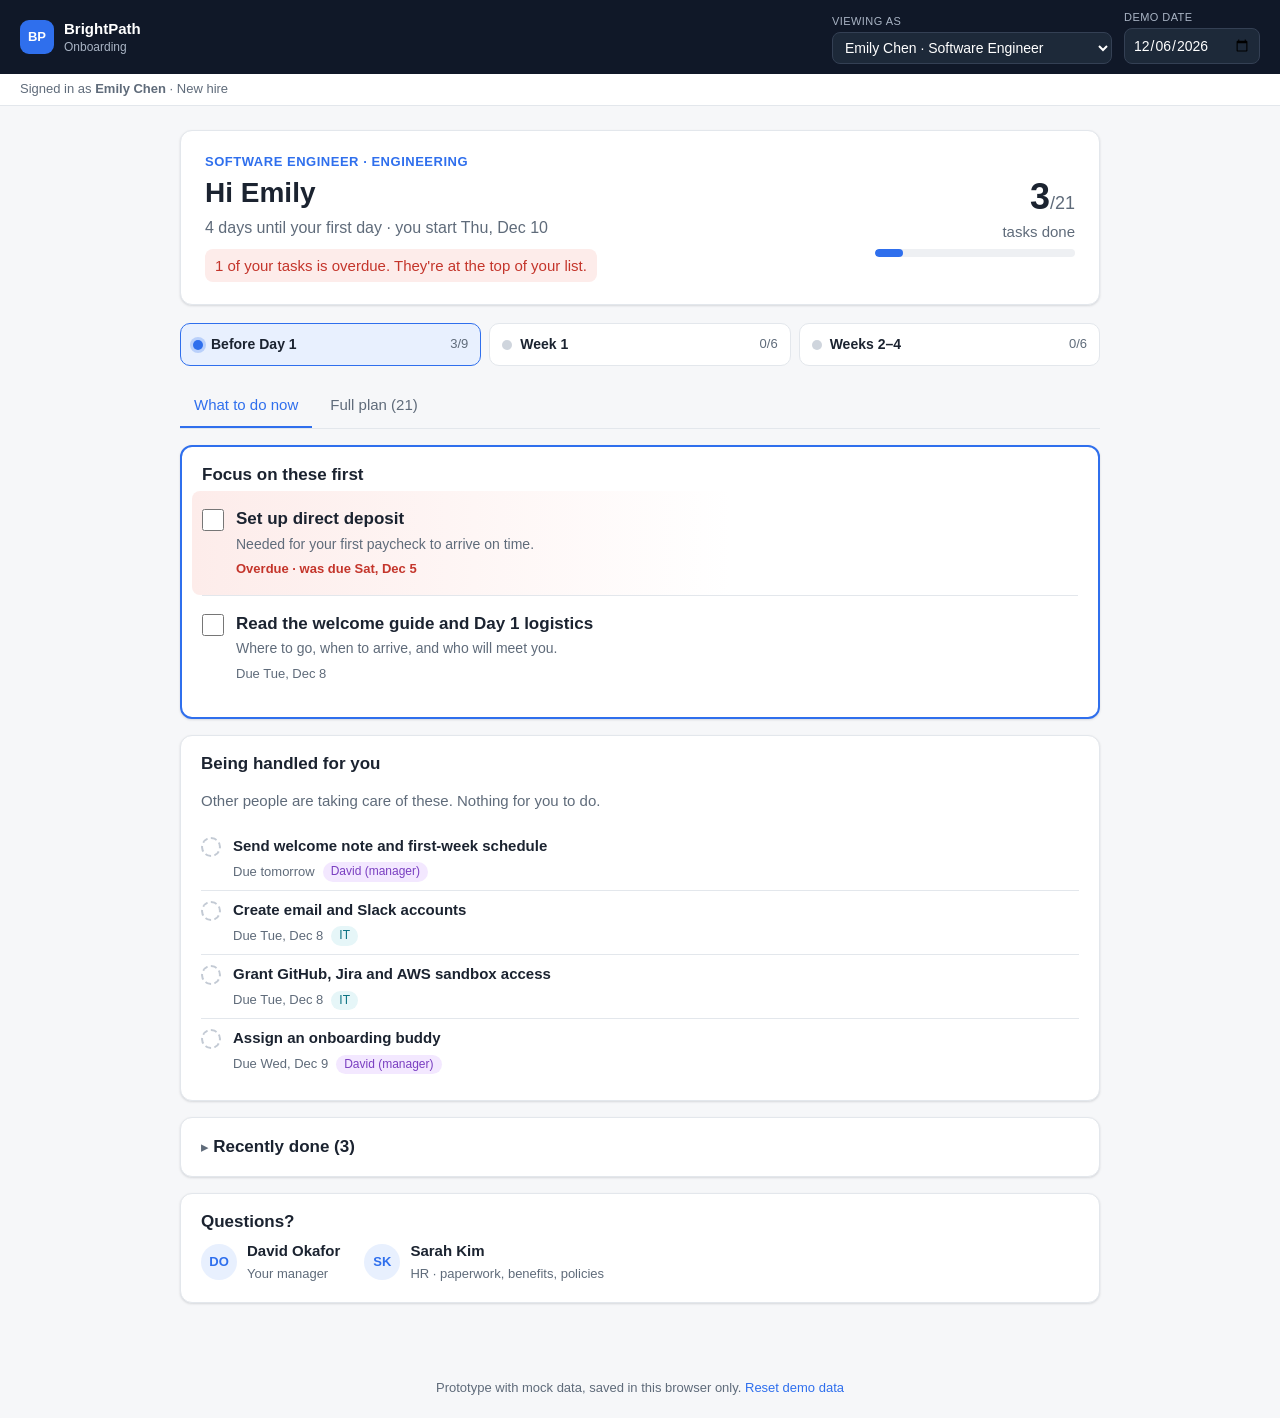
==== index.html @ 32a6e23d "Add BrightPath onboarding prototype (Scenario 1) New-hire focus view, manager progress view, HR dash" ====
<!doctype html>
<html lang="en">
  <head>
    <meta charset="utf-8" />
    <meta name="viewport" content="width=device-width, initial-scale=1" />
    <title>BrightPath Onboarding</title>
    <link rel="stylesheet" href="css/styles.css" />
  </head>
  <body>
    <div id="app"><noscript>This prototype needs JavaScript turned on.</noscript></div>
    <script src="js/data.js"></script>
    <script src="js/plan.js"></script>
    <script src="js/store.js"></script>
    <script src="js/app.js"></script>
  </body>
</html>
---- css/styles.css ----
:root {
  --bg: #f6f7f9;
  --card: #ffffff;
  --ink: #1b2330;
  --muted: #5f6b7a;
  --line: #e3e7ec;
  --brand: #2f6fed;
  --brand-ink: #ffffff;
  --brand-soft: #e8f0fe;
  --ok: #1f8a4c;
  --ok-soft: #e4f5ea;
  --bad: #c4352b;
  --bad-soft: #fdecea;
  --warn: #9a6200;
  --warn-soft: #fff4dc;
  --grey-soft: #eef0f3;
  --radius: 12px;
  --shadow: 0 1px 2px rgba(16, 24, 40, 0.06), 0 1px 3px rgba(16, 24, 40, 0.08);
}

* { box-sizing: border-box; }
html, body { margin: 0; }
body {
  font-family: -apple-system, BlinkMacSystemFont, "Segoe UI", Roboto, Helvetica, Arial, sans-serif;
  background: var(--bg);
  color: var(--ink);
  font-size: 15px;
  line-height: 1.45;
}
h1, h2, h3 { margin: 0; line-height: 1.2; }
h1 { font-size: 28px; }
h3 { font-size: 16px; }
button { font: inherit; }
.muted { color: var(--muted); }
.small { font-size: 13px; }
.over { color: var(--bad); font-weight: 600; }

/* ---------- header ---------- */
.topbar {
  display: flex; align-items: center; justify-content: space-between; gap: 16px; flex-wrap: wrap;
  padding: 10px 20px; background: #101828; color: #fff;
}
.brand { display: flex; align-items: center; gap: 10px; }
.brand .sub { display: block; font-size: 12px; color: #a9b4c4; }
.logo { display: grid; place-items: center; width: 34px; height: 34px; border-radius: 9px; background: var(--brand); font-weight: 700; font-size: 13px; }
.controls { display: flex; gap: 12px; align-items: flex-end; flex-wrap: wrap; }
.ctl { display: flex; flex-direction: column; font-size: 11px; color: #a9b4c4; gap: 2px; text-transform: uppercase; letter-spacing: 0.04em; }
.ctl select, .ctl input { font: inherit; font-size: 14px; text-transform: none; letter-spacing: 0; padding: 6px 8px; border-radius: 8px; border: 1px solid #344054; background: #1d2939; color: #fff; max-width: 280px; }
.ctl-warn input { border-color: #f5b83d; background: #3d2f0f; }
.controls .link { color: #f5b83d; padding-bottom: 8px; }
.whoami { padding: 6px 20px; font-size: 13px; color: var(--muted); background: #fff; border-bottom: 1px solid var(--line); }

/* ---------- layout ---------- */
.wrap { max-width: 960px; margin: 0 auto; padding: 24px 20px 40px; }
.page-head { margin-bottom: 16px; }
.lead { color: var(--muted); margin: 6px 0 0; font-size: 16px; }
.eyebrow { margin: 0 0 4px; color: var(--brand); font-weight: 600; font-size: 13px; text-transform: uppercase; letter-spacing: 0.04em; }
.card { background: var(--card); border: 1px solid var(--line); border-radius: var(--radius); box-shadow: var(--shadow); padding: 18px 20px; margin: 16px 0; }
.card.warn { border-color: #f4c7c3; background: #fffafa; }
.card.plain summary { cursor: pointer; list-style: none; }
.card.plain summary::-webkit-details-marker { display: none; }
.card.plain summary::before { content: "▸ "; color: var(--muted); }
.card.plain[open] summary::before { content: "▾ "; }
.section-title { font-size: 17px; margin-bottom: 6px; }
.section-title.inline { display: inline; margin: 0; }
.grid { display: grid; grid-template-columns: repeat(auto-fill, minmax(260px, 1fr)); gap: 14px; }
.toolbar { display: flex; align-items: center; justify-content: space-between; gap: 10px; flex-wrap: wrap; margin: 20px 0 8px; }
.card .toolbar { margin-top: 0; }
.toolbar-actions { display: flex; gap: 8px; flex-wrap: wrap; }
.toolbar-actions select { font: inherit; padding: 6px 8px; border-radius: 8px; border: 1px solid var(--line); background: #fff; }

/* ---------- hero ---------- */
.hero { display: flex; justify-content: space-between; align-items: center; gap: 20px; flex-wrap: wrap; background: var(--card); border: 1px solid var(--line); border-radius: var(--radius); padding: 22px 24px; box-shadow: var(--shadow); }
.hero-progress { min-width: 200px; text-align: right; display: flex; flex-direction: column; gap: 6px; align-items: flex-end; }
.hero-progress .progress { width: 200px; }
.big-num { font-size: 36px; font-weight: 700; line-height: 1; }
.big-num span { font-size: 18px; color: var(--muted); font-weight: 500; }
.alert { margin: 10px 0 0; padding: 6px 10px; background: var(--bad-soft); color: var(--bad); border-radius: 8px; display: inline-block; font-weight: 500; }
.hd-left { display: flex; gap: 16px; align-items: center; }
.back { margin-bottom: 12px; display: inline-block; }

/* ---------- progress / stepper ---------- */
.progress { height: 8px; background: var(--grey-soft); border-radius: 99px; overflow: hidden; width: 100%; }
.progress span { display: block; height: 100%; background: var(--brand); border-radius: 99px; transition: width 0.3s; }
.stepper { list-style: none; padding: 0; margin: 18px 0; display: grid; grid-template-columns: repeat(3, 1fr); gap: 8px; }
.stepper li { background: var(--card); border: 1px solid var(--line); border-radius: 10px; padding: 10px 12px; display: grid; grid-template-columns: auto 1fr auto; align-items: center; gap: 8px; }
.stepper .dot { width: 10px; height: 10px; border-radius: 50%; background: #cfd5dd; }
.stepper .cnt { color: var(--muted); font-size: 13px; }
.stepper li.cur { border-color: var(--brand); background: var(--brand-soft); }
.stepper li.cur .dot { background: var(--brand); box-shadow: 0 0 0 3px rgba(47, 111, 237, 0.25); }
.stepper li.complete .dot { background: var(--ok); }
.stepper .lbl { font-weight: 600; font-size: 14px; }

/* ---------- tabs ---------- */
.tabs { display: flex; gap: 4px; border-bottom: 1px solid var(--line); margin: 8px 0 4px; overflow-x: auto; }
.tabs button { background: none; border: 0; padding: 10px 14px; cursor: pointer; color: var(--muted); border-bottom: 2px solid transparent; font-weight: 500; white-space: nowrap; }
.tabs button.on { color: var(--brand); border-bottom-color: var(--brand); }

/* ---------- tasks ---------- */
.tasks { list-style: none; margin: 0; padding: 0; }
.task { display: flex; gap: 12px; padding: 12px 0; border-top: 1px solid var(--line); }
.tasks > .task:first-child { border-top: 0; }
.task-big { padding: 16px 0; }
.task-big .task-title { font-size: 17px; }
.check { padding-top: 2px; }
.check input { width: 22px; height: 22px; accent-color: var(--ok); cursor: pointer; margin: 0; }
.check-ro { display: inline-block; width: 20px; height: 20px; border-radius: 50%; border: 2px dashed #c3cad4; }
.check-ro.on { border: 0; background: var(--ok); position: relative; }
.check-ro.on::after { content: "✓"; color: #fff; font-size: 13px; position: absolute; inset: 0; display: grid; place-items: center; }
.task-body { flex: 1; min-width: 0; }
.task-title { font-weight: 600; cursor: default; display: block; }
label.task-title[for] { cursor: pointer; }
.task-desc { margin: 2px 0 0; color: var(--muted); font-size: 14px; }
.task-meta { display: flex; flex-wrap: wrap; gap: 8px; align-items: center; margin-top: 6px; font-size: 13px; }
.due { color: var(--muted); }
.due-over { color: var(--bad); font-weight: 600; }
.task.is-done .task-title { text-decoration: line-through; color: var(--muted); font-weight: 500; }
.task.is-overdue { background: linear-gradient(90deg, var(--bad-soft), transparent 60%); margin: 0 -10px; padding-left: 10px; padding-right: 10px; border-radius: 8px; }
.tasks-compact .task { padding: 8px 0; }
.todo-group { padding: 8px 0; border-top: 1px solid var(--line); }
.todo-group:first-child { border-top: 0; }
.todo-for { font-size: 13px; color: var(--muted); }

.chip { display: inline-block; padding: 1px 8px; border-radius: 99px; font-size: 12px; font-weight: 500; background: var(--grey-soft); color: var(--muted); }
.chip-newhire { background: var(--brand-soft); color: var(--brand); }
.chip-manager { background: #f3e8ff; color: #7a3fc1; }
.chip-it { background: #e6f6f8; color: #0d7383; }
.chip-hr { background: #fff1e6; color: #b05a12; }
.chip-src { background: #fff; border: 1px solid var(--line); }

.badge { display: inline-block; padding: 3px 10px; border-radius: 99px; font-size: 12px; font-weight: 600; white-space: nowrap; }
.badge-ontrack { background: var(--ok-soft); color: var(--ok); }
.badge-attention { background: var(--bad-soft); color: var(--bad); }
.badge-prestart { background: var(--grey-soft); color: var(--muted); }
.badge-complete { background: var(--ok); color: #fff; }

/* ---------- phases ---------- */
.phase { background: var(--card); border: 1px solid var(--line); border-radius: var(--radius); padding: 0 20px; margin: 12px 0; box-shadow: var(--shadow); }
.phase summary { display: flex; justify-content: space-between; align-items: center; padding: 14px 0; cursor: pointer; list-style: none; font-weight: 600; font-size: 16px; }
.phase summary::-webkit-details-marker { display: none; }
.phase summary .phase-name::before { content: "▸"; display: inline-block; width: 18px; color: var(--muted); }
.phase[open] summary .phase-name::before { content: "▾"; }
.phase-current { border-color: var(--brand); }
.phase-count { color: var(--muted); font-weight: 500; font-size: 14px; }
.phase-hint { margin: -8px 0 6px 18px; color: var(--muted); font-size: 13px; }
.phase .tasks { padding-bottom: 8px; }
.now-pill { background: var(--brand); color: #fff; font-size: 11px; padding: 1px 8px; border-radius: 99px; vertical-align: middle; margin-left: 6px; }

/* ---------- focus ---------- */
.focus { border-color: var(--brand); border-width: 2px; }
.more { margin: 8px 0 0; color: var(--muted); }

/* ---------- empty states ---------- */
.empty { text-align: center; padding: 28px 12px; }
.empty h3 { margin: 6px 0; }
.empty p { color: var(--muted); margin: 4px 0 12px; }
.empty-icon { width: 48px; height: 48px; margin: 0 auto; border-radius: 50%; background: var(--ok-soft); color: var(--ok); display: grid; place-items: center; font-size: 24px; }
.empty-sm { color: var(--muted); margin: 6px 0; font-size: 14px; }

/* ---------- contacts ---------- */
.contact-row { display: flex; gap: 24px; flex-wrap: wrap; margin-top: 8px; }
.contact { display: flex; align-items: center; gap: 10px; }
.contact strong { display: block; }
.contact .muted { font-size: 13px; }
.avatar { display: inline-grid; place-items: center; width: 36px; height: 36px; border-radius: 50%; background: var(--brand-soft); color: var(--brand); font-weight: 700; font-size: 13px; flex-shrink: 0; }
.avatar.lg { width: 56px; height: 56px; font-size: 18px; }

/* ---------- hire cards ---------- */
.hire-card { text-align: left; background: var(--card); border: 1px solid var(--line); border-radius: var(--radius); padding: 16px; display: flex; flex-direction: column; gap: 10px; cursor: pointer; box-shadow: var(--shadow); color: inherit; }
.hire-card:hover, .hire-card:focus-visible { border-color: var(--brand); outline: none; }
.hc-top { display: flex; gap: 10px; align-items: center; }
.hc-name { flex: 1; min-width: 0; }
.hc-name strong { display: block; }
.hc-name .muted { font-size: 13px; }
.hc-foot { display: flex; gap: 10px; font-size: 13px; color: var(--muted); flex-wrap: wrap; }
.mine { color: #7a3fc1; font-weight: 600; }

/* ---------- stats ---------- */
.stats { display: grid; grid-template-columns: repeat(3, 1fr); gap: 12px; margin: 16px 0; }
.stat { background: var(--card); border: 1px solid var(--line); border-radius: var(--radius); padding: 14px 16px; box-shadow: var(--shadow); }
.stat-num { font-size: 28px; font-weight: 700; }
.stat-bad .stat-num { color: var(--bad); }

/* ---------- table ---------- */
.table-wrap { overflow-x: auto; }
.table { width: 100%; border-collapse: collapse; }
.table th { text-align: left; font-size: 12px; text-transform: uppercase; letter-spacing: 0.04em; color: var(--muted); padding: 8px 10px; border-bottom: 1px solid var(--line); font-weight: 600; }
.table td { padding: 10px; border-bottom: 1px solid var(--line); vertical-align: middle; }
.table tbody tr[data-action] { cursor: pointer; }
.table tbody tr[data-action]:hover, .table tbody tr[data-action]:focus { background: #f8faff; outline: none; }
.table.compact td { padding: 7px 10px; }
.td-prog { min-width: 130px; }

/* ---------- forms ---------- */
.form .row { display: flex; gap: 12px; flex-wrap: wrap; }
.field { display: flex; flex-direction: column; gap: 4px; margin: 10px 0; flex: 1; min-width: 180px; }
.field.grow { flex: 3; }
.field > span { font-size: 13px; font-weight: 600; }
.field input, .field select { font: inherit; padding: 9px 10px; border-radius: 8px; border: 1px solid #cfd5dd; background: #fff; }
.field input:disabled, .field select:disabled { background: var(--grey-soft); color: var(--muted); }
.field.has-err input, .field.has-err select { border-color: var(--bad); }
.err { color: var(--bad); font-size: 13px; }
.warnings { background: var(--warn-soft); color: var(--warn); border-radius: 8px; padding: 10px 12px 10px 28px; margin: 8px 0; font-size: 14px; }
.actions { display: flex; gap: 8px; margin-top: 12px; flex-wrap: wrap; }
.sticky-actions { position: sticky; bottom: 0; background: var(--card); padding: 12px 0 4px; border-top: 1px solid var(--line); }
.btn { padding: 8px 14px; border-radius: 8px; border: 1px solid #cfd5dd; background: #fff; cursor: pointer; font-weight: 500; color: var(--ink); }
.btn:hover { background: #f8f9fb; }
.btn.primary { background: var(--brand); color: var(--brand-ink); border-color: var(--brand); }
.btn.primary:hover { background: #2559c9; }
.btn.primary:disabled { opacity: 0.5; cursor: not-allowed; }
.btn.danger { color: var(--bad); }
.link { background: none; border: 0; padding: 0; color: var(--brand); cursor: pointer; font-weight: 500; }
.link.danger { color: var(--bad); }
.preview-list { list-style: none; padding: 0; margin: 0 0 8px; }
.preview-list li label { display: flex; flex-wrap: wrap; gap: 8px; align-items: center; padding: 6px 0; border-top: 1px solid var(--line); cursor: pointer; }
.preview-list li:first-child label { border-top: 0; }
.preview-list input { width: 18px; height: 18px; }
.ph-h { margin: 16px 0 4px; font-size: 14px; color: var(--muted); text-transform: uppercase; letter-spacing: 0.04em; }

.legend { margin-top: 12px; }
.foot { text-align: center; color: var(--muted); font-size: 13px; padding: 20px; }
.toast { position: fixed; bottom: 20px; left: 50%; transform: translateX(-50%); background: #101828; color: #fff; padding: 10px 16px; border-radius: 10px; box-shadow: 0 6px 20px rgba(0, 0, 0, 0.2); font-size: 14px; max-width: calc(100% - 32px); z-index: 10; }

/* ---------- small screens ---------- */
@media (max-width: 640px) {
  .wrap { padding: 16px; }
  h1 { font-size: 24px; }
  .topbar { padding: 10px 16px; }
  .controls { width: 100%; }
  .ctl { flex: 1; }
  .ctl select, .ctl input { max-width: none; width: 100%; }
  .hero { padding: 18px; }
  .hero-progress { align-items: stretch; text-align: left; width: 100%; }
  .hero-progress .progress { width: 100%; }
  .stepper { gap: 6px; }
  .stepper li { grid-template-columns: auto 1fr; padding: 8px; gap: 2px 6px; }
  .stepper .lbl { font-size: 13px; }
  .stepper .cnt { grid-column: 2; font-size: 12px; }
  .stats { grid-template-columns: 1fr 1fr 1fr; }
  .stat-num { font-size: 22px; }
  .phase { padding: 0 14px; }
  .card { padding: 16px; }
  .table thead { display: none; }
  .table tbody tr { display: grid; grid-template-columns: 1fr auto; gap: 4px 10px; padding: 10px 0; border-bottom: 1px solid var(--line); }
  .table td { border: 0; padding: 0; }
  .table td:nth-child(2), .table td:nth-child(3) { display: none; }
}
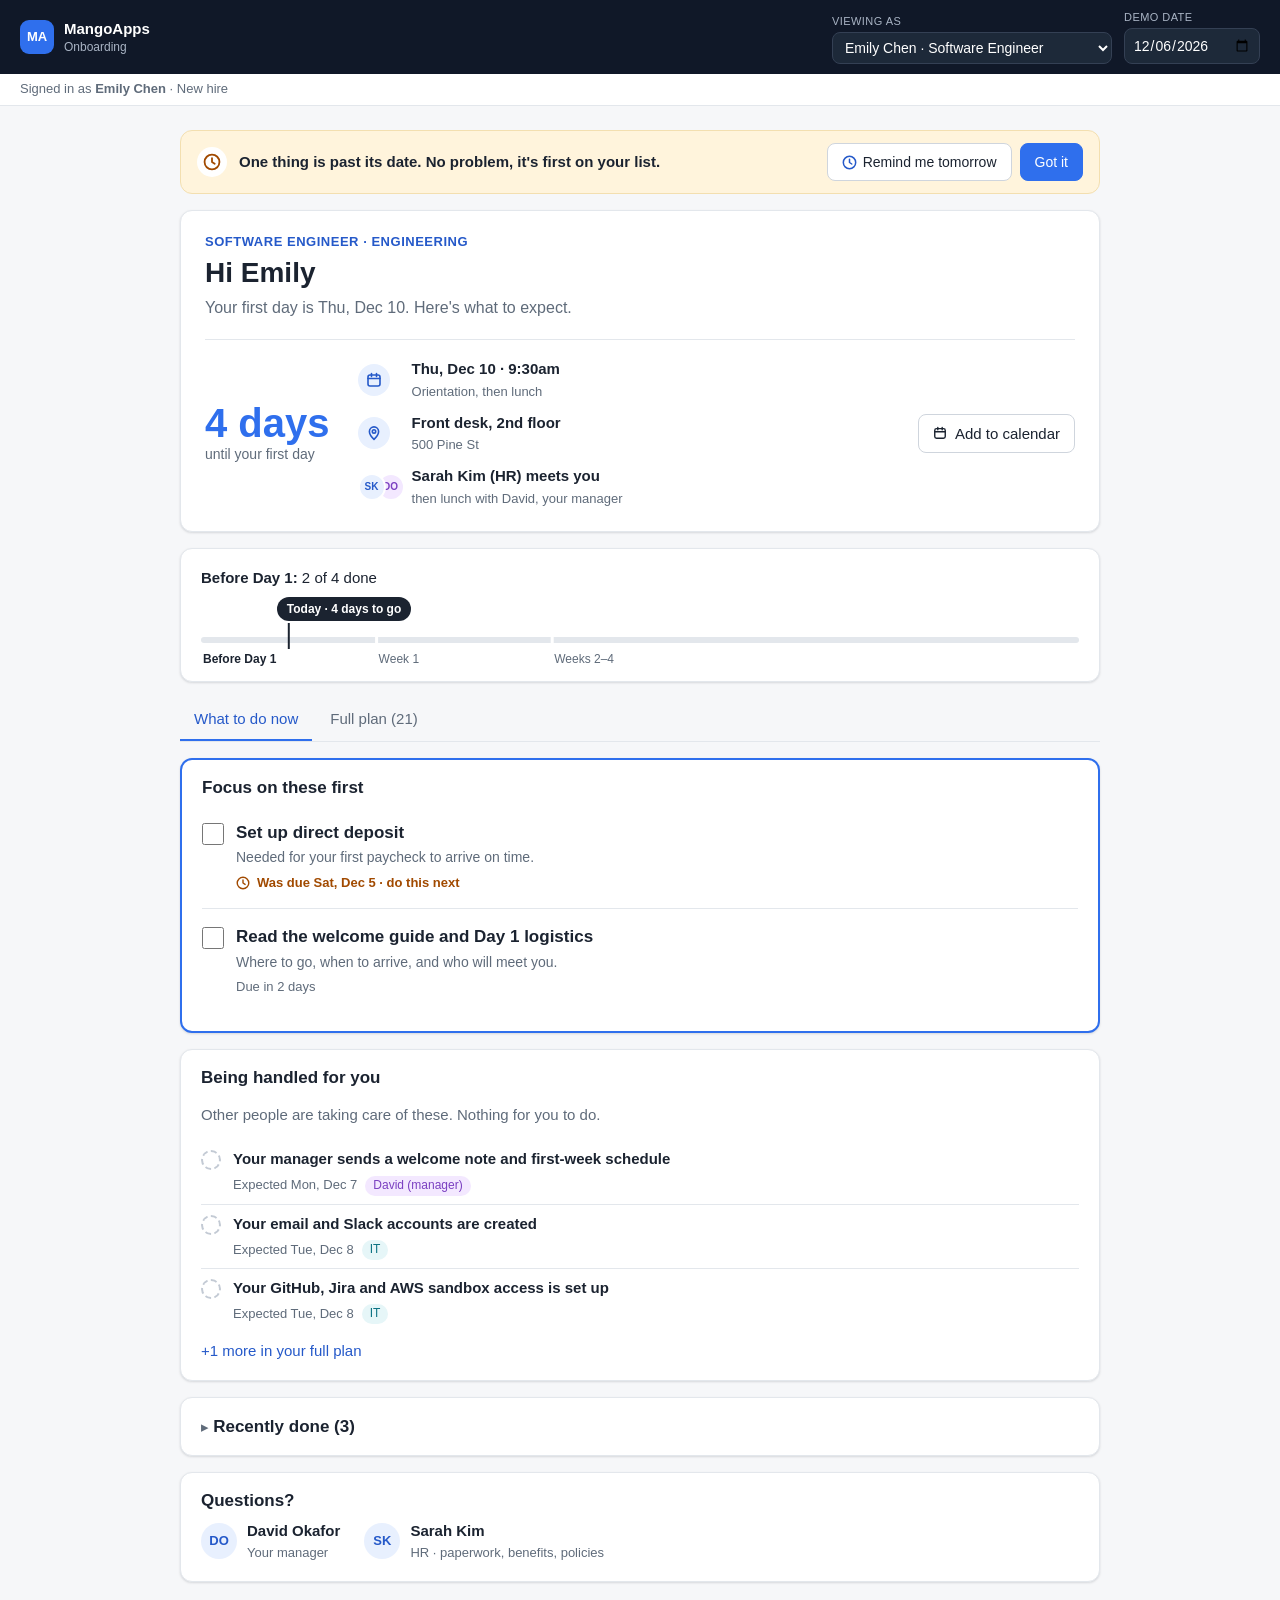
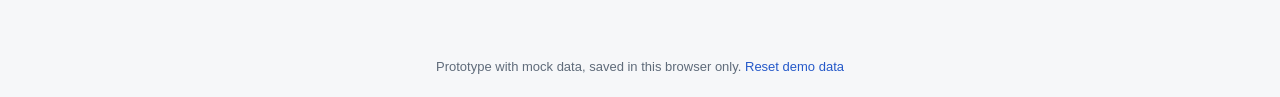
==== commit bb922e25: "UI improvement loop, rounds 1-2, and MangoApps branding - Add ui-critic and ui-builder agents, the /" ====
--- a/index.html
+++ b/index.html
@@ -3,7 +3,7 @@
   <head>
     <meta charset="utf-8" />
     <meta name="viewport" content="width=device-width, initial-scale=1" />
-    <title>BrightPath Onboarding</title>
+    <title>MangoApps Onboarding</title>
     <link rel="stylesheet" href="css/styles.css" />
   </head>
   <body>
--- a/css/styles.css
+++ b/css/styles.css
@@ -7,13 +7,25 @@
   --brand: #2f6fed;
   --brand-ink: #ffffff;
   --brand-soft: #e8f0fe;
-  --ok: #1f8a4c;
+  --ok: #17703f; /* was #1f8a4c: 3.87:1 on --ok-soft, now 5.41:1 */
   --ok-soft: #e4f5ea;
   --bad: #c4352b;
   --bad-soft: #fdecea;
   --warn: #9a6200;
   --warn-soft: #fff4dc;
   --grey-soft: #eef0f3;
+  /* Brand-coloured small text on grey or tinted backgrounds (#2f6fed is 4.24:1 on --bg) */
+  --brand-text: #2559c9;
+  /* Status palette (research round 2, §3). Every status pairs a colour with a shape and a word. */
+  --st-done: #17703f;      --st-done-bg: #e4f5ea;      /* ✓ circle  5.41:1 */
+  --st-behind: #a14a00;    --st-behind-bg: #fff4dc;    /* clock     5.50:1 */
+  --st-action: #2559c9;    --st-action-bg: #e8f0fe;    /* → arrow   5.6:1 "your move" (manager/HR only). Red is for form errors only. */
+  --st-upcoming: #5f6b7a;  --st-upcoming-bg: #eef0f3;  /* ○ circle  4.75:1 */
+  --st-waiting: #0d7383;   --st-waiting-bg: #e6f6f8;   /* ▢ square  4.98:1 */
+  --st-manager: #7a3fc1;   --st-manager-bg: #f3e8ff;   /*           5.38:1 */
+  --chart-bar: #2f6fed;
+  --chart-track: #e3e7ec;
+  --chart-target: #1b2330;
   --radius: 12px;
   --shadow: 0 1px 2px rgba(16, 24, 40, 0.06), 0 1px 3px rgba(16, 24, 40, 0.08);
 }
@@ -33,7 +45,6 @@
 button { font: inherit; }
 .muted { color: var(--muted); }
 .small { font-size: 13px; }
-.over { color: var(--bad); font-weight: 600; }
 
 /* ---------- header ---------- */
 .topbar {
@@ -54,9 +65,9 @@
 .wrap { max-width: 960px; margin: 0 auto; padding: 24px 20px 40px; }
 .page-head { margin-bottom: 16px; }
 .lead { color: var(--muted); margin: 6px 0 0; font-size: 16px; }
-.eyebrow { margin: 0 0 4px; color: var(--brand); font-weight: 600; font-size: 13px; text-transform: uppercase; letter-spacing: 0.04em; }
+.eyebrow { margin: 0 0 4px; color: var(--brand-text); font-weight: 600; font-size: 13px; text-transform: uppercase; letter-spacing: 0.04em; }
 .card { background: var(--card); border: 1px solid var(--line); border-radius: var(--radius); box-shadow: var(--shadow); padding: 18px 20px; margin: 16px 0; }
-.card.warn { border-color: #f4c7c3; background: #fffafa; }
+.card.warn { border-color: #f3dfb0; background: #fffcf4; } /* "Past their date": gentle amber, red stays reserved */
 .card.plain summary { cursor: pointer; list-style: none; }
 .card.plain summary::-webkit-details-marker { display: none; }
 .card.plain summary::before { content: "▸ "; color: var(--muted); }
@@ -71,11 +82,10 @@
 
 /* ---------- hero ---------- */
 .hero { display: flex; justify-content: space-between; align-items: center; gap: 20px; flex-wrap: wrap; background: var(--card); border: 1px solid var(--line); border-radius: var(--radius); padding: 22px 24px; box-shadow: var(--shadow); }
-.hero-progress { min-width: 200px; text-align: right; display: flex; flex-direction: column; gap: 6px; align-items: flex-end; }
-.hero-progress .progress { width: 200px; }
+.hero-progress { min-width: 200px; width: 300px; display: flex; flex-direction: column; gap: 8px; align-items: stretch; }
+.hero-progress .chips { justify-content: flex-end; }
 .big-num { font-size: 36px; font-weight: 700; line-height: 1; }
 .big-num span { font-size: 18px; color: var(--muted); font-weight: 500; }
-.alert { margin: 10px 0 0; padding: 6px 10px; background: var(--bad-soft); color: var(--bad); border-radius: 8px; display: inline-block; font-weight: 500; }
 .hd-left { display: flex; gap: 16px; align-items: center; }
 .back { margin-bottom: 12px; display: inline-block; }
 
@@ -94,7 +104,7 @@
 /* ---------- tabs ---------- */
 .tabs { display: flex; gap: 4px; border-bottom: 1px solid var(--line); margin: 8px 0 4px; overflow-x: auto; }
 .tabs button { background: none; border: 0; padding: 10px 14px; cursor: pointer; color: var(--muted); border-bottom: 2px solid transparent; font-weight: 500; white-space: nowrap; }
-.tabs button.on { color: var(--brand); border-bottom-color: var(--brand); }
+.tabs button.on { color: var(--brand-text); border-bottom-color: var(--brand); }
 
 /* ---------- tasks ---------- */
 .tasks { list-style: none; margin: 0; padding: 0; }
@@ -102,7 +112,7 @@
 .tasks > .task:first-child { border-top: 0; }
 .task-big { padding: 16px 0; }
 .task-big .task-title { font-size: 17px; }
-.check { padding-top: 2px; }
+.check { padding-top: 2px; display: block; cursor: pointer; }
 .check input { width: 22px; height: 22px; accent-color: var(--ok); cursor: pointer; margin: 0; }
 .check-ro { display: inline-block; width: 20px; height: 20px; border-radius: 50%; border: 2px dashed #c3cad4; }
 .check-ro.on { border: 0; background: var(--ok); position: relative; }
@@ -113,31 +123,108 @@
 .task-desc { margin: 2px 0 0; color: var(--muted); font-size: 14px; }
 .task-meta { display: flex; flex-wrap: wrap; gap: 8px; align-items: center; margin-top: 6px; font-size: 13px; }
 .due { color: var(--muted); }
-.due-over { color: var(--bad); font-weight: 600; }
+.due-over { color: var(--st-behind); font-weight: 600; }
 .task.is-done .task-title { text-decoration: line-through; color: var(--muted); font-weight: 500; }
-.task.is-overdue { background: linear-gradient(90deg, var(--bad-soft), transparent 60%); margin: 0 -10px; padding-left: 10px; padding-right: 10px; border-radius: 8px; }
 .tasks-compact .task { padding: 8px 0; }
+/* Overdue: solid soft background plus a left bar, so it doesn't rely on colour alone.
+   More specific than .tasks-compact .task so padding and margin always match. */
+.tasks .task.is-overdue { background: var(--st-behind-bg); box-shadow: inset 3px 0 0 var(--st-behind); margin: 0 -10px; padding-left: 10px; padding-right: 10px; border-radius: 8px; }
+.done-fold { margin: 0 0 8px; }
+.done-fold > summary { cursor: pointer; color: var(--muted); font-size: 14px; font-weight: 500; padding: 6px 0; list-style: none; }
+.done-fold > summary::-webkit-details-marker { display: none; }
+.done-fold > summary::before { content: "▸ "; }
+.done-fold[open] > summary::before { content: "▾ "; }
+.phase-note { margin: 0 0 6px 18px; }
 .todo-group { padding: 8px 0; border-top: 1px solid var(--line); }
 .todo-group:first-child { border-top: 0; }
 .todo-for { font-size: 13px; color: var(--muted); }
 
 .chip { display: inline-block; padding: 1px 8px; border-radius: 99px; font-size: 12px; font-weight: 500; background: var(--grey-soft); color: var(--muted); }
-.chip-newhire { background: var(--brand-soft); color: var(--brand); }
+.chip-newhire { background: var(--brand-soft); color: var(--brand-text); }
 .chip-manager { background: #f3e8ff; color: #7a3fc1; }
 .chip-it { background: #e6f6f8; color: #0d7383; }
-.chip-hr { background: #fff1e6; color: #b05a12; }
+.chip-hr { background: #fff1e6; color: #9a4e0f; } /* 5.4:1 (was #b05a12, 4.40:1) */
 .chip-src { background: #fff; border: 1px solid var(--line); }
 
-.badge { display: inline-block; padding: 3px 10px; border-radius: 99px; font-size: 12px; font-weight: 600; white-space: nowrap; }
-.badge-ontrack { background: var(--ok-soft); color: var(--ok); }
-.badge-attention { background: var(--bad-soft); color: var(--bad); }
-.badge-prestart { background: var(--grey-soft); color: var(--muted); }
-.badge-complete { background: var(--ok); color: #fff; }
+/* Status chip (statusChip() in app.js): icon shape + word */
+.ico { width: 14px; height: 14px; flex-shrink: 0; vertical-align: -2px; }
+.schip { display: inline-flex; align-items: center; gap: 5px; padding: 3px 10px 3px 8px; border-radius: 99px; font-size: 12px; font-weight: 600; white-space: nowrap; }
+.schip-done { background: var(--st-done-bg); color: var(--st-done); }
+.schip-behind { background: var(--st-behind-bg); color: var(--st-behind); }
+.schip-action { background: var(--st-action-bg); color: var(--st-action); }
+.schip-upcoming { background: var(--st-upcoming-bg); color: var(--st-upcoming); }
+.schip-waiting { background: var(--st-waiting-bg); color: var(--st-waiting); }
+
+/* New hire: calm due wording (E2) */
+.due-behind { color: var(--st-behind); font-weight: 600; display: inline-flex; align-items: center; gap: 5px; }
+.due-near { color: var(--brand-text); font-weight: 600; }
+.due .ico { margin-right: 2px; }
+.ask { display: inline-flex; align-items: center; gap: 6px; flex-wrap: wrap; }
+.ask-q { color: var(--ink); font-weight: 600; }
+.btn-xs { padding: 3px 12px; font-size: 13px; border-radius: 99px; }
+.btn-sm { padding: 5px 12px; font-size: 14px; }
+
+/* One banner at a time (X2) */
+.banner { display: flex; align-items: center; gap: 12px; flex-wrap: wrap; border-radius: var(--radius); padding: 12px 16px; margin: 0 0 16px; color: var(--ink); border: 1px solid transparent; }
+.banner-ico { display: grid; place-items: center; width: 30px; height: 30px; border-radius: 50%; flex-shrink: 0; background: #fff; }
+.banner-ico .ico { width: 18px; height: 18px; }
+.banner-body { flex: 1; min-width: 200px; }
+.banner-title { margin: 0; font-weight: 600; }
+.banner-sub { margin: 2px 0 0; font-size: 14px; color: var(--muted); }
+.banner-actions { display: flex; align-items: center; gap: 8px; margin-left: auto; flex-wrap: wrap; }
+/* Banner buttons (U2): a deliberate pair. Secondary = white with a border and an icon; "Got it" = primary. */
+.btn-banner { display: inline-flex; align-items: center; justify-content: center; gap: 6px; min-height: 36px; padding: 6px 14px; border-radius: 8px; white-space: nowrap; }
+.btn-banner .ico { width: 15px; height: 15px; color: var(--brand-text); }
+.btn-banner.primary .ico { color: currentColor; }
+.banner-behind { background: var(--st-behind-bg); border-color: #f3dfb0; }
+.banner-behind .banner-ico { color: var(--st-behind); }
+.banner-info { background: var(--brand-soft); border-color: #cfdcf8; }
+.banner-info .banner-ico { color: var(--brand-text); }
+.banner-done { background: var(--st-done-bg); border-color: #c4e6cf; }
+.banner-done .banner-ico { color: var(--st-done); }
+.banner-done .banner-title { color: var(--st-done); }
+.banner-done .banner-sub { color: var(--ink); }
+
+/* Journey strip (E1) */
+.journey { padding-bottom: 12px; }
+.journey-head { margin: 0 0 8px; font-size: 15px; }
+.journey-strip { position: relative; padding-top: 26px; }
+.journey-pill { position: absolute; top: 0; background: var(--chart-target); color: #fff; font-size: 12px; font-weight: 600; padding: 2px 10px; border-radius: 99px; white-space: nowrap; line-height: 20px; }
+.journey-pill.pill-mid { transform: translateX(-50%); }
+.journey-pill.pill-start { transform: translateX(-12px); }
+.journey-pill.pill-end { transform: translateX(calc(-100% + 12px)); }
+.journey-svg { display: block; overflow: visible; }
+.j-track { fill: var(--chart-track); }
+.j-done { fill: #a9c2f5; } /* finished phase: a soft fill; the ✓ by its label carries the meaning */
+.j-gap { fill: var(--card); }
+.j-today { stroke: var(--chart-target); stroke-width: 2; }
+.j-lbl { font-size: 12px; fill: var(--muted); }
+.j-lbl.j-cur { fill: var(--ink); font-weight: 600; }
+.j-short { display: none; }
+
+/* Day-1 card (E3) */
+.hero-nh { flex-direction: column; align-items: stretch; }
+.day1 { display: grid; grid-template-columns: auto 1fr auto; gap: 16px 28px; align-items: center; border-top: 1px solid var(--line); padding-top: 18px; }
+.day1-count { display: flex; flex-direction: column; min-width: 120px; }
+.day1-num { font-size: 40px; font-weight: 700; color: var(--brand); line-height: 1.05; }
+.day1-sub { color: var(--muted); font-size: 14px; }
+.day1-facts { list-style: none; margin: 0; padding: 0; display: grid; gap: 10px; }
+.day1-facts li { display: flex; gap: 10px; align-items: center; }
+.day1-facts .fact-ico { margin-right: 12px; }
+.day1-facts strong { display: block; font-size: 15px; }
+.day1-facts .muted { font-size: 13px; }
+.fact-ico { display: grid; place-items: center; width: 32px; height: 32px; border-radius: 50%; background: var(--brand-soft); color: var(--brand-text); flex-shrink: 0; }
+.fact-ico .ico { width: 16px; height: 16px; }
+.fact-avatars { display: block; flex-shrink: 0; width: 44px; position: relative; height: 32px; }
+.avatar.sm { width: 28px; height: 28px; font-size: 10px; border: 2px solid var(--card); position: absolute; }
+.fact-avatars .avatar.sm:first-child { left: 0; top: 2px; z-index: 1; }
+.fact-avatars .avatar.sm:nth-child(2) { left: 19px; top: 2px; background: var(--st-manager-bg); color: var(--st-manager); }
+.day1-cal { display: inline-flex; align-items: center; gap: 8px; align-self: center; white-space: nowrap; }
 
 /* ---------- phases ---------- */
 .phase { background: var(--card); border: 1px solid var(--line); border-radius: var(--radius); padding: 0 20px; margin: 12px 0; box-shadow: var(--shadow); }
-.phase summary { display: flex; justify-content: space-between; align-items: center; padding: 14px 0; cursor: pointer; list-style: none; font-weight: 600; font-size: 16px; }
-.phase summary::-webkit-details-marker { display: none; }
+.phase > summary { display: flex; justify-content: space-between; align-items: center; padding: 14px 0; cursor: pointer; list-style: none; font-weight: 600; font-size: 16px; }
+.phase > summary::-webkit-details-marker { display: none; }
 .phase summary .phase-name::before { content: "▸"; display: inline-block; width: 18px; color: var(--muted); }
 .phase[open] summary .phase-name::before { content: "▾"; }
 .phase-current { border-color: var(--brand); }
@@ -162,12 +249,12 @@
 .contact { display: flex; align-items: center; gap: 10px; }
 .contact strong { display: block; }
 .contact .muted { font-size: 13px; }
-.avatar { display: inline-grid; place-items: center; width: 36px; height: 36px; border-radius: 50%; background: var(--brand-soft); color: var(--brand); font-weight: 700; font-size: 13px; flex-shrink: 0; }
+.avatar { display: inline-grid; place-items: center; width: 36px; height: 36px; border-radius: 50%; background: var(--brand-soft); color: var(--brand-text); font-weight: 700; font-size: 13px; flex-shrink: 0; }
 .avatar.lg { width: 56px; height: 56px; font-size: 18px; }
 
 /* ---------- hire cards ---------- */
 .hire-card { text-align: left; background: var(--card); border: 1px solid var(--line); border-radius: var(--radius); padding: 16px; display: flex; flex-direction: column; gap: 10px; cursor: pointer; box-shadow: var(--shadow); color: inherit; }
-.hire-card:hover, .hire-card:focus-visible { border-color: var(--brand); outline: none; }
+.hire-card:hover, .hire-card:focus-visible { border-color: var(--brand); }
 .hc-top { display: flex; gap: 10px; align-items: center; }
 .hc-name { flex: 1; min-width: 0; }
 .hc-name strong { display: block; }
@@ -179,7 +266,6 @@
 .stats { display: grid; grid-template-columns: repeat(3, 1fr); gap: 12px; margin: 16px 0; }
 .stat { background: var(--card); border: 1px solid var(--line); border-radius: var(--radius); padding: 14px 16px; box-shadow: var(--shadow); }
 .stat-num { font-size: 28px; font-weight: 700; }
-.stat-bad .stat-num { color: var(--bad); }
 
 /* ---------- table ---------- */
 .table-wrap { overflow-x: auto; }
@@ -187,7 +273,8 @@
 .table th { text-align: left; font-size: 12px; text-transform: uppercase; letter-spacing: 0.04em; color: var(--muted); padding: 8px 10px; border-bottom: 1px solid var(--line); font-weight: 600; }
 .table td { padding: 10px; border-bottom: 1px solid var(--line); vertical-align: middle; }
 .table tbody tr[data-action] { cursor: pointer; }
-.table tbody tr[data-action]:hover, .table tbody tr[data-action]:focus { background: #f8faff; outline: none; }
+.table tbody tr[data-action]:hover, .table tbody tr[data-action]:focus { background: #f8faff; }
+.table tbody tr[data-action]:focus-visible { outline: 3px solid var(--brand); outline-offset: -3px; }
 .table.compact td { padding: 7px 10px; }
 .td-prog { min-width: 130px; }
 
@@ -209,7 +296,7 @@
 .btn.primary:hover { background: #2559c9; }
 .btn.primary:disabled { opacity: 0.5; cursor: not-allowed; }
 .btn.danger { color: var(--bad); }
-.link { background: none; border: 0; padding: 0; color: var(--brand); cursor: pointer; font-weight: 500; }
+.link { background: none; border: 0; padding: 0; color: var(--brand-text); cursor: pointer; font-weight: 500; }
 .link.danger { color: var(--bad); }
 .preview-list { list-style: none; padding: 0; margin: 0 0 8px; }
 .preview-list li label { display: flex; flex-wrap: wrap; gap: 8px; align-items: center; padding: 6px 0; border-top: 1px solid var(--line); cursor: pointer; }
@@ -231,17 +318,208 @@
   .ctl select, .ctl input { max-width: none; width: 100%; }
   .hero { padding: 18px; }
   .hero-progress { align-items: stretch; text-align: left; width: 100%; }
-  .hero-progress .progress { width: 100%; }
+  .hero-progress .chips { justify-content: flex-start; }
   .stepper { gap: 6px; }
   .stepper li { grid-template-columns: auto 1fr; padding: 8px; gap: 2px 6px; }
   .stepper .lbl { font-size: 13px; }
   .stepper .cnt { grid-column: 2; font-size: 12px; }
+  .j-long { display: none; }
+  .j-short { display: inline; }
+  .day1 { grid-template-columns: 1fr; gap: 14px; }
+  .day1-cal { justify-self: start; min-height: 40px; }
+  .banner { padding: 12px 14px; }
+  .banner-body { min-width: 0; flex-basis: calc(100% - 50px); }
+  .banner-actions { margin-left: 42px; }
+  .btn-banner { min-height: 44px; }
+  .btn-xs, .btn-sm { min-height: 32px; }
   .stats { grid-template-columns: 1fr 1fr 1fr; }
   .stat-num { font-size: 22px; }
   .phase { padding: 0 14px; }
   .card { padding: 16px; }
-  .table thead { display: none; }
-  .table tbody tr { display: grid; grid-template-columns: 1fr auto; gap: 4px 10px; padding: 10px 0; border-bottom: 1px solid var(--line); }
-  .table td { border: 0; padding: 0; }
-  .table td:nth-child(2), .table td:nth-child(3) { display: none; }
-}
+  .table-hires thead { display: none; }
+  .table-hires tbody tr { display: grid; grid-template-columns: 1fr auto; gap: 4px 10px; padding: 10px 0; border-bottom: 1px solid var(--line); }
+  .table-hires td { border: 0; padding: 0; }
+  .table.compact th, .table.compact td { padding: 7px 6px; }
+  .table.compact th:first-child, .table.compact td:first-child { padding-left: 0; }
+  .table.compact .chip { white-space: nowrap; }
+  .table.compact th:last-child, .table.compact td:last-child { padding-right: 0; }
+
+  /* header: keep the "Viewing as" picker wide when "Back to real date" shows */
+  .controls { display: grid; grid-template-columns: 1fr 1fr; }
+  .controls .link { grid-column: 1 / -1; justify-self: end; }
+
+  /* bigger tap targets */
+  .check { padding-top: 6px; min-width: 44px; min-height: 44px; margin: -8px 0 -8px -8px; display: flex; align-items: flex-start; justify-content: center; }
+  .check input { width: 28px; height: 28px; }
+  .back, .link, .card.plain summary, .done-fold > summary { display: inline-block; min-height: 32px; padding-top: 6px; padding-bottom: 6px; }
+  .controls .link { min-height: 32px; padding: 6px 0; }
+  .card.plain summary { display: block; min-height: 44px; padding: 10px 0; }
+  .preview-list input { width: 24px; height: 24px; }
+}
+
+/* ---------- round 2 pass B: manager + HR (simple charts: blue + one accent, labelled in words) ---------- */
+.sr-only { position: absolute; width: 1px; height: 1px; padding: 0; margin: -1px; overflow: hidden; clip: rect(0 0 0 0); white-space: nowrap; border: 0; }
+.chips { display: flex; flex-wrap: wrap; gap: 6px; }
+
+/* Progress vs schedule (D1): bar + target tick + one phrase */
+.bullet { display: flex; align-items: center; gap: 10px; width: 100%; }
+.bullet-svg { display: block; overflow: visible; flex: 1; min-width: 60px; }
+.bg-track { fill: var(--chart-track); }
+.bg-done { fill: var(--chart-bar); }
+.bg-target { fill: var(--chart-target); }
+.bullet-cap { font-size: 13px; color: var(--muted); white-space: nowrap; min-width: 78px; text-align: right; } /* fixed width keeps bars aligned */
+.cap-ok { color: var(--st-done); font-weight: 600; }
+.cap-over { color: var(--st-behind); font-weight: 600; }
+
+/* Manager header + digest + Day-1 nudge (D2, D3) */
+.lead-owe { color: var(--ink); }
+.nudge { align-items: flex-start; }
+.nudge-list { margin: 6px 0 0; padding-left: 20px; display: grid; gap: 2px; }
+.nudge .banner-actions { align-self: center; flex-wrap: wrap; gap: 8px; }
+.nudge .btn { display: inline-flex; align-items: center; gap: 6px; }
+.grid-title { margin: 24px 0 10px; }
+
+/* Week strip (D3): one count per day */
+.wk-strip { display: grid; grid-template-columns: repeat(7, 1fr); gap: 6px; margin: 10px 0 8px; }
+.wk-day { display: flex; flex-direction: column; align-items: center; gap: 4px; padding: 8px 2px; border: 1px solid var(--line); border-radius: 10px; background: var(--card); cursor: pointer; color: var(--ink); min-width: 0; }
+.wk-day:hover:not(:disabled) { border-color: var(--brand); }
+.wk-day:disabled { cursor: default; background: var(--bg); color: var(--muted); }
+.wk-day.today { border: 2px solid var(--chart-target); padding: 7px 1px; }
+.wk-day.on { background: var(--brand-soft); border-color: var(--brand); box-shadow: inset 0 0 0 1px var(--brand); }
+.wk-name { font-size: 12px; color: var(--muted); }
+.wk-day.today .wk-name { color: var(--ink); font-weight: 700; }
+.wk-count { min-height: 22px; min-width: 22px; font-size: 14px; font-weight: 700; color: var(--brand-ink); background: var(--brand); border-radius: 99px; display: grid; place-items: center; padding: 0 6px; }
+.wk-count:empty { background: none; }
+.wk-showing, .kpi-showing { margin: 4px 0 6px; font-size: 14px; font-weight: 600; }
+
+/* HR KPI tiles as filters (S2) */
+button.stat { font: inherit; text-align: left; cursor: pointer; color: var(--ink); display: flex; flex-direction: column; gap: 2px; }
+button.stat:hover { border-color: var(--brand); }
+.stat.on { border-color: var(--brand); background: var(--brand-soft); box-shadow: inset 0 0 0 1px var(--brand); }
+.stat .stat-num { display: inline-flex; align-items: center; gap: 6px; line-height: 1.1; }
+.stat .stat-num .ico { width: 16px; height: 16px; }
+.stat-lbl { color: var(--muted); font-size: 14px; }
+.stat-action .stat-num { color: var(--st-action); }
+.stat-behind .stat-num { color: var(--st-behind); }
+
+/* HR table (S2) */
+.td-prog { min-width: 200px; }
+.td-status, .td-start { white-space: nowrap; }
+.wait-note { margin-top: 4px; }
+
+/* Cohort timeline (S1): one bar per hire, one Today line */
+.tl-row { display: grid; grid-template-columns: 150px 1fr 150px; align-items: center; gap: 0 12px; }
+.tl-row > svg { display: block; overflow: visible; }
+.tl-axis { margin-bottom: 0; }
+.tl-name { display: flex; flex-direction: column; justify-content: center; height: 40px; line-height: 1.25; padding: 0; background: none; border: 0; text-align: left; cursor: pointer; color: var(--ink); min-width: 0; }
+.tl-name strong { font-size: 14px; white-space: nowrap; overflow: hidden; text-overflow: ellipsis; max-width: 100%; }
+.tl-name span { font-size: 12px; color: var(--muted); }
+.tl-name:hover strong { color: var(--brand-text); }
+.tl-tick { font-size: 12px; fill: var(--muted); }
+.tl-today { fill: var(--chart-target); }
+.tl-today-lbl { fill: var(--chart-target); font-weight: 700; }
+.tl-band { fill: var(--chart-track); }
+.tl-done { fill: var(--chart-bar); }
+.tl-chip { min-width: 0; }
+
+@media (max-width: 640px) {
+  .hero-progress .bullet { width: 100%; }
+  .stat-lbl { font-size: 13px; }
+  .wk-strip { gap: 4px; }
+  .nudge .banner-actions { margin-left: 42px; }
+  .link-pad { padding-left: 6px; padding-right: 6px; }
+  /* Timeline: drop the chip column (the table below has it) so bars keep their width */
+  .tl-row { grid-template-columns: 96px 1fr; gap: 0 8px; }
+  .tl-row > .tl-chip, .tl-axis > span:last-child { display: none; }
+  .tl-name strong { font-size: 13px; }
+  /* HR table rows become stacked cards: name + status, then progress */
+  .table-hires tbody tr { grid-template-areas: "name status" "prog prog"; align-items: start; }
+  .table-hires td.td-name { grid-area: name; }
+  .table-hires td.td-status { grid-area: status; text-align: right; }
+  .table-hires td.td-prog { grid-area: prog; min-width: 0; }
+  .table-hires td.td-start, .table-hires td.td-team { display: none; }
+}
+
+/* ---------- round 2 pass C ---------- */
+/* Quiet secondary button: for Edit / Remove in lists */
+.btn-quiet { background: transparent; border-color: var(--line); color: var(--ink); }
+.btn-quiet:hover { background: var(--grey-soft); }
+.todo-for { font-weight: 600; color: var(--ink); padding-top: 2px; }
+.todo-for .link { font-weight: 600; }
+
+/* Plan templates (U3) */
+.tpl-note { display: flex; gap: 12px; align-items: center; background: var(--brand-soft); border: 1px solid #cfdcf8; border-radius: var(--radius); padding: 12px 16px; margin: 12px 0; }
+.tpl-note p { margin: 0; }
+.tpl-note .banner-ico { color: var(--brand-text); }
+.tpl-picker { display: flex; flex-wrap: wrap; gap: 8px; margin: 14px 0 0; }
+.tpl-pick { display: inline-flex; align-items: center; gap: 6px; min-height: 36px; padding: 6px 14px; border-radius: 99px; border: 1px solid var(--line); background: var(--card); color: var(--ink); cursor: pointer; font-weight: 500; }
+.tpl-pick:hover { border-color: var(--brand); }
+.tpl-pick.on { background: var(--brand-soft); border-color: var(--brand); color: var(--brand-text); font-weight: 600; box-shadow: inset 0 0 0 1px var(--brand); }
+.tpl-edited { display: inline-block; font-size: 11px; font-weight: 600; padding: 0 7px; border-radius: 99px; background: var(--warn-soft); color: var(--warn); border: 1px solid #f0d9a6; vertical-align: middle; line-height: 18px; }
+.tpl-head { display: flex; justify-content: space-between; align-items: flex-start; gap: 10px; flex-wrap: wrap; margin-bottom: 4px; }
+.tpl-head p { margin: 0; }
+.tpl-list { list-style: none; margin: 0; padding: 0; }
+.tpl-task { display: flex; gap: 12px; align-items: flex-start; justify-content: space-between; padding: 12px 0; border-top: 1px solid var(--line); }
+.tpl-list > .tpl-task:first-child { border-top: 0; }
+.tpl-main { flex: 1; min-width: 0; }
+.tpl-title { font-weight: 600; display: block; }
+.tpl-when { display: inline-flex; align-items: center; gap: 5px; color: var(--muted); }
+.tpl-actions { display: flex; gap: 6px; flex-shrink: 0; }
+.tpl-task.editing { display: block; }
+.tpl-form { background: var(--bg); border: 1px solid var(--line); border-radius: 10px; padding: 14px 16px; margin: 8px 0; }
+.tpl-form-title { font-size: 15px; margin-bottom: 2px; }
+.tpl-form .field textarea { font: inherit; padding: 9px 10px; border-radius: 8px; border: 1px solid #cfd5dd; background: #fff; resize: vertical; }
+.field.has-err textarea { border-color: var(--bad); }
+.opt { font-weight: 400; color: var(--muted); }
+fieldset.field, .tpl-hireview { border: 0; padding: 0; margin: 10px 0; min-width: 0; }
+fieldset.tpl-timing { min-width: 240px; }
+fieldset.field > legend, .tpl-hireview > legend { font-size: 13px; font-weight: 600; padding: 0; margin-bottom: 4px; }
+.tpl-timing-row { display: flex; gap: 8px; }
+.tpl-timing-row input { width: 80px; flex: none; }
+.tpl-timing-row select { flex: 1; min-width: 0; }
+.tpl-timing .field, .tpl-timing input, .tpl-timing select { font: inherit; padding: 9px 10px; border-radius: 8px; border: 1px solid #cfd5dd; background: #fff; }
+.tpl-timing.has-err input, .tpl-timing.has-err select { border-color: var(--bad); }
+.check-line { display: flex; align-items: center; gap: 10px; margin: 6px 0 4px; font-weight: 500; cursor: pointer; min-height: 36px; }
+.check-line input { width: 20px; height: 20px; accent-color: var(--brand); margin: 0; }
+.tpl-hireview { background: var(--card); border: 1px solid var(--line); border-radius: 8px; padding: 10px 12px 4px; }
+.tpl-hireview > legend { padding: 0 4px; }
+.tpl-hireview p { margin: 0; }
+.tpl-warn { margin: -4px 0 4px; font-size: 13px; color: var(--warn); }
+.tpl-warn:empty { display: none; }
+
+@media (max-width: 640px) {
+  .tpl-task { flex-wrap: wrap; }
+  .tpl-actions { width: 100%; }
+  .tpl-form { padding: 12px; margin: 8px -4px; }
+  .tpl-pick { min-height: 40px; }
+  .check-line { min-height: 44px; }
+  .tpl-head .toolbar-actions .btn { min-height: 40px; }
+}
+
+/* ---------- round 2 fix pass ---------- */
+/* F7: one visible keyboard focus ring everywhere (checkboxes, chips-as-buttons, week days, template pills, tabs). */
+:focus-visible { outline: 3px solid var(--brand); outline-offset: 2px; }
+.tabs button:focus-visible { outline-offset: -3px; }
+
+/* F3: the one-line key for the progress tick */
+.bullet-key { display: flex; align-items: center; gap: 6px; margin: 0 0 8px; font-size: 13px; color: var(--muted); }
+.bullet-key svg { flex-shrink: 0; }
+.grid-title + .bullet-key { margin-top: -4px; }
+
+/* F1: quiet "Later" fold under the 7-day list */
+.wk-later { margin-top: 10px; border-top: 1px solid var(--line); padding-top: 6px; }
+.wk-later > summary { cursor: pointer; color: var(--muted); font-size: 14px; min-height: 32px; padding: 6px 0; }
+
+/* F10: Undo on the toast */
+.toast { display: flex; align-items: center; gap: 14px; }
+.toast-btn { background: none; border: 1px solid rgba(255, 255, 255, 0.5); color: #fff; border-radius: 8px; padding: 6px 12px; min-height: 32px; font-weight: 600; cursor: pointer; flex-shrink: 0; }
+.toast-btn:hover { background: rgba(255, 255, 255, 0.12); }
+.toast-btn:focus-visible { outline-color: #8fb3ff; }
+
+/* HR tabs: short labels on narrow phones so all three fit */
+.tabs .t-short { display: none; }
+@media (max-width: 480px) {
+  .tabs .t-long { display: none; }
+  .tabs .t-short { display: inline; }
+  .tabs button { padding: 10px 12px; }
+}
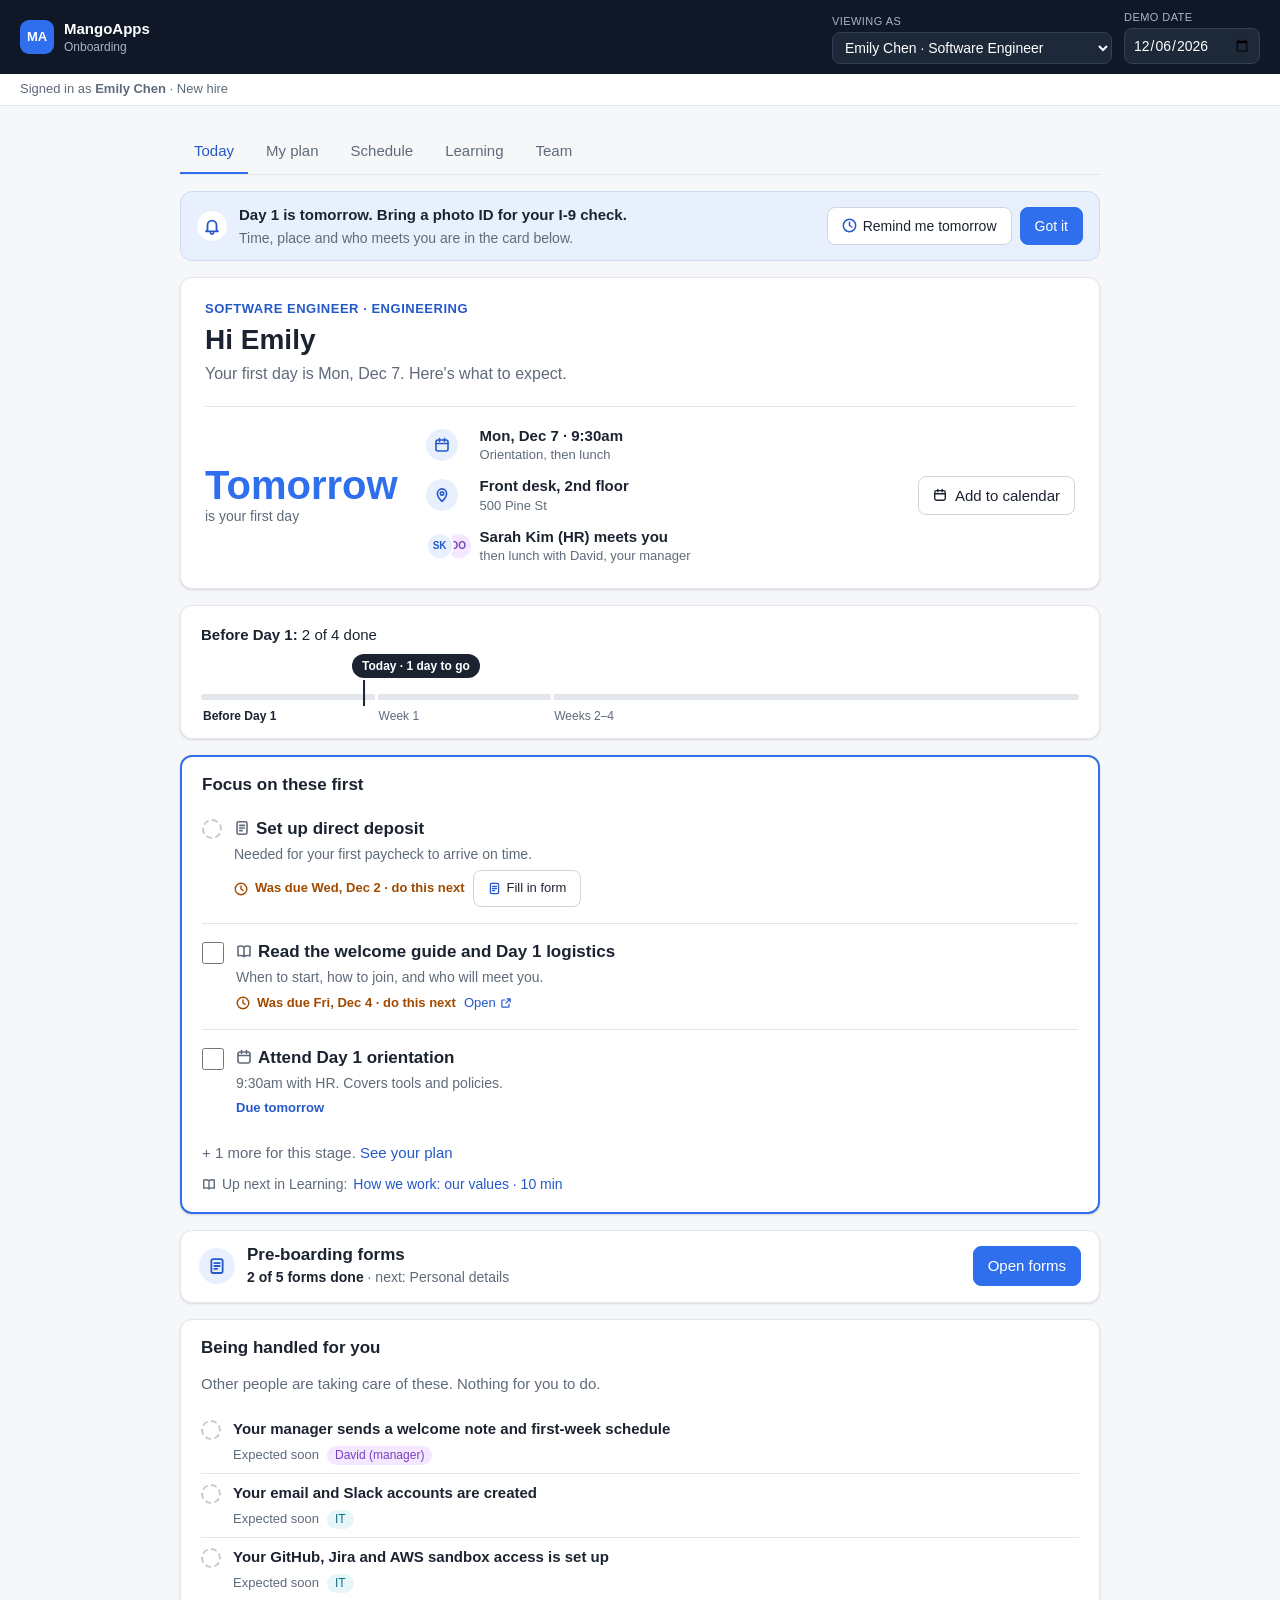
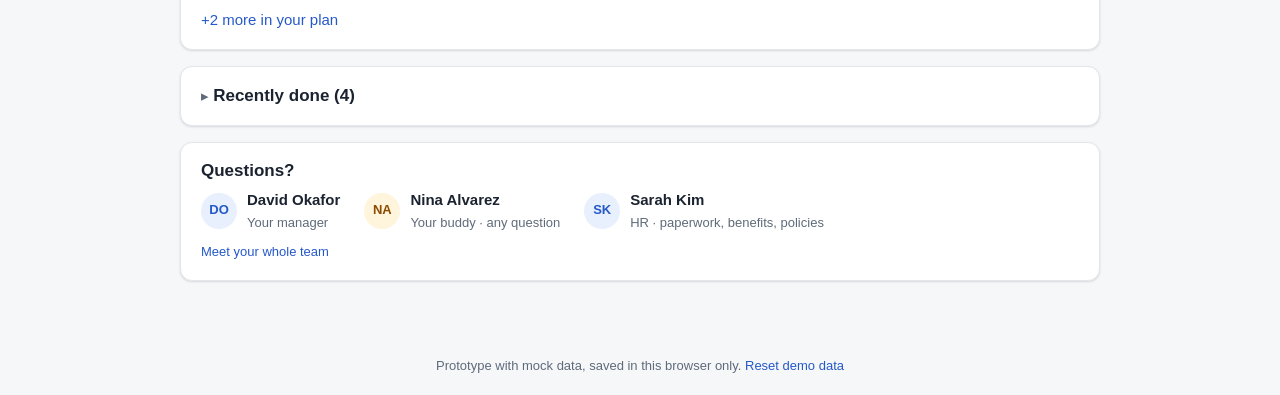
==== commit 0a8016b9: "Rounds 3-4: smarter templates, new-hire, manager and HR features Round 3: conditional template tasks" ====
--- a/index.html
+++ b/index.html
@@ -10,6 +10,10 @@
     <div id="app"><noscript>This prototype needs JavaScript turned on.</noscript></div>
     <script src="js/data.js"></script>
     <script src="js/plan.js"></script>
+    <script src="js/newhire.js"></script>
+    <script src="js/manager.js"></script>
+    <script src="js/hr.js"></script>
+    <script src="js/hr2.js"></script>
     <script src="js/store.js"></script>
     <script src="js/app.js"></script>
   </body>
--- a/css/styles.css
+++ b/css/styles.css
@@ -299,7 +299,7 @@
 .link { background: none; border: 0; padding: 0; color: var(--brand-text); cursor: pointer; font-weight: 500; }
 .link.danger { color: var(--bad); }
 .preview-list { list-style: none; padding: 0; margin: 0 0 8px; }
-.preview-list li label { display: flex; flex-wrap: wrap; gap: 8px; align-items: center; padding: 6px 0; border-top: 1px solid var(--line); cursor: pointer; }
+.preview-list li label { display: grid; grid-template-columns: auto minmax(0, 1fr); column-gap: 10px; align-items: start; padding: 6px 0; border-top: 1px solid var(--line); cursor: pointer; }
 .preview-list li:first-child label { border-top: 0; }
 .preview-list input { width: 18px; height: 18px; }
 .ph-h { margin: 16px 0 4px; font-size: 14px; color: var(--muted); text-transform: uppercase; letter-spacing: 0.04em; }
@@ -523,3 +523,660 @@
   .tabs .t-short { display: inline; }
   .tabs button { padding: 10px 12px; }
 }
+
+/* ---------- round 3: smarter templates ---------- */
+/* Task type icon: small and muted so lists stay calm. Named by aria-label/title, never by colour. */
+.ttype { display: inline-flex; align-items: center; color: var(--muted); margin-right: 6px; vertical-align: -2px; }
+.ttype .ico { width: 15px; height: 15px; }
+.task-big .ttype .ico { width: 16px; height: 16px; }
+/* Quiet "Open" link for a task's resource */
+.task-link { display: inline-flex; align-items: center; gap: 4px; min-height: 32px; padding: 0 6px; margin: -6px -6px; border-radius: 6px; color: var(--brand-text); font-weight: 500; text-decoration: none; }
+.task-link:hover { text-decoration: underline; }
+.task-link .ico { width: 12px; height: 12px; }
+/* Acknowledge: the checkbox's visible wording */
+.ack-line { display: inline-block; margin-top: 6px; font-size: 14px; font-weight: 600; color: var(--ink); cursor: pointer; }
+/* "Only: Remote" on conditional template tasks: a muted outline chip */
+.chip-rule { background: transparent; border: 1px solid var(--line); color: var(--muted); font-weight: 500; }
+.hd-profile { margin: 2px 0 0; }
+
+/* Day-1 card: remote video call */
+.day1-facts .muted { display: block; }
+.day1-link { display: inline-flex; align-items: center; min-height: 44px; color: var(--brand-text); word-break: break-all; }
+
+/* Add-hire preview: reasons and the skipped fold */
+.preview-list input { margin: 2px 0 0; }
+.pv-body { display: flex; flex-wrap: wrap; gap: 4px 8px; align-items: center; min-width: 0; }
+.pv-title { min-width: 0; overflow-wrap: anywhere; }
+.pv-reason { flex-basis: 100%; }
+.pv-reason { font-size: 12px; color: var(--muted); font-style: italic; }
+.pv-skipped { margin: 6px 0 4px; }
+.pv-skipped > summary { cursor: pointer; color: var(--muted); font-size: 14px; min-height: 32px; padding: 6px 0; }
+.pv-skipped-list { list-style: none; margin: 0 0 4px; padding: 0 0 0 16px; font-size: 14px; color: var(--muted); }
+.pv-skipped-list li { padding: 3px 0; }
+
+/* Template editor: type, link, who gets it */
+.tpl-type-row { display: flex; align-items: center; gap: 8px; }
+.tpl-type-row select { flex: 1; min-width: 0; font: inherit; padding: 9px 10px; border-radius: 8px; border: 1px solid #cfd5dd; background: #fff; }
+.tpl-type-ico { display: grid; place-items: center; width: 36px; height: 38px; flex-shrink: 0; border: 1px solid var(--line); border-radius: 8px; background: var(--card); color: var(--muted); }
+.tpl-type-ico:empty::before { content: "–"; color: var(--muted); }
+.tpl-who { border: 1px solid var(--line); border-radius: 8px; background: var(--card); padding: 8px 12px 6px; margin: 10px 0; min-width: 0; }
+.tpl-who > legend { font-size: 13px; font-weight: 600; padding: 0 4px; }
+.tpl-who.has-err { border-color: var(--bad); }
+.tpl-who-sum { margin: 0 0 4px; font-weight: 600; font-size: 14px; color: var(--brand-text); }
+.tpl-who-group { border: 0; padding: 0; margin: 4px 0; min-width: 0; }
+.tpl-who-group > legend { font-size: 13px; color: var(--muted); padding: 0; margin-bottom: 0; }
+.tpl-who-opts { display: flex; flex-wrap: wrap; gap: 0 18px; }
+.check-line.check-sm { font-weight: 400; margin: 0; gap: 8px; }
+.check-line.check-sm input { width: 18px; height: 18px; }
+.tpl-who-hint { margin: 2px 0 2px; }
+
+/* ---------- round 4, pass A: new hire tabs, Team, Schedule, Learning, Forms ---------- */
+/* Five tabs: they fit at 375px; at 320px the tab bar scrolls inside itself (never the page). */
+.nh-tabs { margin: 0 0 16px; scrollbar-width: thin; }
+.nh-head { margin-top: 4px; }
+@media (max-width: 480px) {
+  .nh-tabs { gap: 0; }
+  .nh-tabs button { padding: 10px 10px; }
+}
+@media (max-width: 360px) {
+  .nh-tabs button { padding: 10px 7px; font-size: 14px; }
+}
+.schip-draft { background: var(--st-upcoming-bg); color: var(--ink); }
+
+/* Today: learning row in the focus list, "Up next in Learning" line, Forms card */
+.learn-dot { display: grid; place-items: center; width: 24px; height: 24px; border-radius: 50%; background: var(--brand-soft); color: var(--brand-text); }
+.learn-dot .ico { width: 14px; height: 14px; }
+.learn-line { display: flex; align-items: center; flex-wrap: wrap; gap: 6px; margin: 10px 0 0; font-size: 14px; color: var(--muted); }
+.learn-line .link { text-align: left; }
+.empty .learn-line { justify-content: center; }
+.forms-card { padding: 14px 18px; }
+.fc-row { display: flex; align-items: center; gap: 12px; flex-wrap: wrap; }
+.fc-ico { display: grid; place-items: center; width: 36px; height: 36px; border-radius: 50%; background: var(--brand-soft); color: var(--brand-text); flex-shrink: 0; }
+.fc-ico .ico { width: 18px; height: 18px; }
+.fc-body { flex: 1; min-width: 180px; }
+.fc-body .section-title { margin: 0; }
+.fc-count { margin: 2px 0 0; color: var(--muted); font-size: 14px; }
+.fc-count strong { color: var(--ink); }
+.fc-btn { min-height: 40px; }
+.fc-done { display: flex; align-items: center; flex-wrap: wrap; gap: 8px; margin: 0; color: var(--st-done); font-weight: 600; }
+.fc-done .link { font-weight: 500; }
+.form-btn { display: inline-flex; align-items: center; gap: 6px; min-height: 32px; }
+.form-btn .ico { width: 13px; height: 13px; color: var(--brand-text); }
+.contacts-more { margin: 10px 0 0; }
+.avatar-buddy { background: #fff4dc; color: #8a4b00; }
+.avatar-mgr { background: var(--st-manager-bg); color: var(--st-manager); }
+
+/* Team (A1) */
+.team-top { display: grid; grid-template-columns: 1fr 1fr; gap: 14px; }
+.team-top .card { margin: 0; }
+.team-buddy { border: 2px solid var(--brand); background: var(--brand-soft); }
+.pc-list, .pc-grid { list-style: none; margin: 0; padding: 0; }
+.pc-grid { display: grid; grid-template-columns: repeat(auto-fill, minmax(220px, 1fr)); gap: 12px; margin-top: 8px; }
+.pc-grid .pc { border: 1px solid var(--line); border-radius: 10px; padding: 12px; }
+.pc { display: flex; gap: 12px; align-items: flex-start; min-width: 0; }
+.pc-body { min-width: 0; flex: 1; }
+.pc-body p { margin: 0; }
+.pc-name { overflow-wrap: anywhere; }
+.pc-pron { color: var(--muted); font-size: 13px; font-weight: 400; }
+.pc-title { font-size: 14px; }
+.pc-tag { display: inline-flex; align-items: center; gap: 4px; font-size: 12px; font-weight: 700; text-transform: uppercase; letter-spacing: 0.04em; color: var(--brand-text); margin-bottom: 2px; }
+.pc-tag .ico { width: 13px; height: 13px; }
+.pc-body .pc-note { margin-top: 6px; font-weight: 600; }
+.pc-body .pc-ask { margin-top: 6px; font-size: 14px; }
+.pc-ask span { display: block; font-size: 12px; color: var(--muted); font-weight: 600; }
+.team-buddy .pc-ask span, .team-buddy .pc-pron, .team-buddy .muted { color: #4a5565; }
+.pc-soon { display: flex; gap: 12px; align-items: flex-start; }
+.pc-soon p { margin: 0; }
+.pc-soon-ico { display: grid; place-items: center; width: 56px; height: 56px; border-radius: 50%; border: 2px dashed #c3cad4; color: var(--muted); flex-shrink: 0; }
+.pc-soon-ico .ico { width: 22px; height: 22px; }
+
+/* Schedule (A2) */
+.sched-days { display: grid; grid-template-columns: repeat(5, minmax(0, 1fr)); gap: 8px; margin: 0 0 4px; }
+.sd { display: flex; flex-direction: column; align-items: center; gap: 2px; padding: 8px 4px; min-height: 56px; background: var(--card); border: 1px solid var(--line); border-radius: 10px; cursor: pointer; color: var(--ink); text-align: center; }
+.sd-n { font-weight: 700; font-size: 14px; }
+.sd-d { font-size: 13px; color: var(--muted); }
+.sd.on { border: 2px solid var(--brand); background: var(--brand-soft); }
+.sd.on .sd-n { color: var(--brand-text); }
+.sd.on .sd-d { color: #4a5565; }
+.sd-today { font-size: 11px; font-weight: 700; background: var(--chart-target); color: #fff; border-radius: 99px; padding: 0 7px; line-height: 18px; }
+.sched-card .toolbar { margin-bottom: 4px; }
+.sched-ics { display: inline-flex; align-items: center; gap: 8px; min-height: 40px; }
+.agenda { list-style: none; margin: 8px 0 0; padding: 0; }
+.ag { display: grid; grid-template-columns: 72px minmax(0, 1fr); gap: 12px; padding: 10px 0; }
+.ag + .ag { border-top: 1px solid var(--line); }
+.ag-time { display: flex; flex-direction: column; font-size: 14px; }
+.ag-time .muted { font-size: 13px; }
+.ag-body { border-left: 3px solid var(--brand-soft); padding-left: 12px; min-width: 0; }
+.ag-body p { margin: 0; }
+.ag-kind { display: inline-flex; align-items: center; gap: 5px; font-size: 12px; font-weight: 600; color: var(--muted); }
+.ag-kind .ico { width: 13px; height: 13px; }
+.ag-title { overflow-wrap: anywhere; }
+.ag-body .ag-meta { display: flex; align-items: flex-start; gap: 6px; font-size: 14px; color: var(--muted); margin-top: 2px; }
+.ag-meta .ico { margin-top: 3px; }
+.ag-done .ag-body { border-left-color: #c4e6cf; }
+
+/* Learning (A3) */
+.learn-sum { display: flex; align-items: center; gap: 8px; margin: 0 0 8px; font-size: 16px; }
+.learn-sum .ico { color: var(--st-done); width: 18px; height: 18px; }
+.learn-list { list-style: none; margin: 0; padding: 0; }
+.li { display: grid; grid-template-columns: 32px minmax(0, 1fr) auto; gap: 12px; align-items: center; padding: 12px 0; border-top: 1px solid var(--line); }
+.li:first-child { border-top: 0; }
+.li-num { display: grid; place-items: center; width: 28px; height: 28px; border-radius: 50%; background: var(--grey-soft); color: var(--muted); font-weight: 700; font-size: 13px; }
+.li-done .li-num { background: var(--st-done-bg); color: var(--st-done); }
+.li-next { background: var(--brand-soft); border-radius: 10px; margin: 4px -10px; padding: 12px 10px; border-top-color: transparent; box-shadow: inset 3px 0 0 var(--brand); }
+.li-next + .li { border-top-color: transparent; }
+.li-next .li-num { background: var(--brand); color: #fff; }
+.li-next .li-meta, .li-next .muted { color: #4a5565; }
+.li-body p { margin: 0; }
+.li-title { display: flex; align-items: flex-start; gap: 6px; overflow-wrap: anywhere; }
+.li-kind { display: inline-flex; color: var(--muted); margin-top: 2px; }
+.li-kind .ico { width: 15px; height: 15px; }
+.li-body .li-meta { display: flex; flex-wrap: wrap; align-items: center; gap: 8px; font-size: 13px; color: var(--muted); margin-top: 2px; }
+.li-done .li-title strong { font-weight: 500; color: var(--muted); }
+.li-body .li-link { margin-top: 2px; }
+.up-next { display: inline-block; font-size: 11px; font-weight: 700; text-transform: uppercase; letter-spacing: 0.05em; color: var(--brand-text); }
+.li-act { display: flex; gap: 6px; flex-wrap: wrap; justify-content: flex-end; }
+.li-act .btn { min-height: 34px; white-space: nowrap; }
+
+/* Forms (A4) */
+.demo-note { display: flex; gap: 10px; align-items: flex-start; background: var(--warn-soft); border: 1px solid #f3dfb0; color: var(--ink); border-radius: 10px; padding: 10px 14px; margin: 0 0 12px; font-size: 14px; }
+.demo-note .ico { width: 18px; height: 18px; color: var(--warn); margin-top: 1px; }
+.form-list { list-style: none; padding: 4px 20px; }
+.fl { display: flex; align-items: center; gap: 12px; padding: 12px 0; border-top: 1px solid var(--line); }
+.fl:first-child { border-top: 0; }
+.fl-ico { display: grid; place-items: center; width: 34px; height: 34px; border-radius: 50%; background: var(--brand-soft); color: var(--brand-text); flex-shrink: 0; }
+.fl-body { flex: 1; min-width: 0; }
+.fl-body p { margin: 0 0 4px; }
+.fl-btn { min-width: 84px; min-height: 40px; }
+.nh-form .form-fields { max-width: 520px; }
+.nh-form .field { min-width: 0; }
+.nh-form .field input:not([type=checkbox]), .nh-form .field select { width: 100%; }
+.nh-form .field-check .check-line { justify-content: flex-start; }
+.field-check { margin-top: 4px; }
+.field-check.has-err .check-line { color: var(--bad); }
+.form-errsum { border: 1px solid var(--bad); background: var(--bad-soft); color: var(--bad); border-radius: 8px; padding: 10px 12px; font-weight: 600; font-size: 14px; margin-bottom: 8px; }
+.money { display: flex; align-items: center; gap: 6px; }
+.money input { flex: 1; min-width: 0; }
+.offer-sum { background: var(--bg); border: 1px solid var(--line); border-radius: 10px; padding: 12px 14px; margin-bottom: 8px; }
+.fv-rows { margin: 8px 0; display: grid; gap: 0; }
+.fv-rows > div { display: grid; grid-template-columns: minmax(110px, 180px) minmax(0, 1fr); gap: 12px; padding: 6px 0; border-top: 1px solid var(--line); }
+.fv-rows > div:first-child { border-top: 0; }
+.fv-rows dt { color: var(--muted); font-size: 14px; }
+.fv-rows dd { margin: 0; overflow-wrap: anywhere; }
+.fv-linked { display: flex; align-items: center; gap: 6px; }
+.fv-linked .ico { color: var(--st-done); }
+.sign-hint { margin: 4px 0; }
+/* HR hire detail: which forms are in */
+.hf-list { list-style: none; margin: 4px 0 0; padding: 0; }
+.hf-list > li { padding: 8px 0; border-top: 1px solid var(--line); }
+.hf-list > li:first-child { border-top: 0; }
+.hf-row { display: flex; align-items: center; flex-wrap: wrap; gap: 8px 10px; }
+.hf-view > summary { cursor: pointer; color: var(--brand-text); font-size: 14px; min-height: 32px; padding: 6px 0; }
+
+@media (max-width: 640px) {
+  .team-top { grid-template-columns: 1fr; }
+  .sched-days { gap: 4px; }
+  .sd { padding: 6px 2px; }
+  .sd-d { font-size: 12px; }
+  .sd-md { display: block; }
+  .ag { grid-template-columns: 58px minmax(0, 1fr); gap: 8px; }
+  .li { grid-template-columns: 28px minmax(0, 1fr); }
+  .li-act { grid-column: 2; justify-content: flex-start; }
+  .form-list { padding: 4px 16px; }
+  .fl { flex-wrap: wrap; }
+  .fl-btn { margin-left: 46px; }
+  .fv-rows > div { grid-template-columns: 1fr; gap: 0; }
+  .hf-view > summary { display: inline-block; }
+}
+
+/* ---------- round 4, pass B: manager tabs, readiness, 1:1s, goals, nudges, drill-downs ---------- */
+.mgr-tabs { margin: 0 0 16px; scrollbar-width: thin; }
+@media (max-width: 480px) {
+  .mgr-tabs { gap: 0; }
+  .mgr-tabs button { padding: 10px 10px; }
+}
+@media (max-width: 360px) {
+  .mgr-tabs button { padding: 10px 8px; font-size: 14px; }
+}
+.back { display: inline-flex; align-items: center; gap: 6px; }
+
+/* U3: hire cards whose parts are real buttons */
+article.hire-card { cursor: default; }
+article.hire-card:focus-within { border-color: var(--brand); }
+.hc-open { background: none; border: 0; padding: 0; margin: 0; font: inherit; color: inherit; text-align: left; cursor: pointer; width: 100%; border-radius: 8px; }
+.hc-open:hover .hc-name strong { color: var(--brand-text); text-decoration: underline; }
+.hc-bar { display: block; width: 100%; background: none; border: 0; padding: 6px 0; margin: -6px 0; font: inherit; color: inherit; cursor: pointer; border-radius: 6px; text-align: left; }
+.hc-bar:hover .bg-track { fill: #d3dae3; }
+.hc-line { display: inline-flex; align-items: center; gap: 6px; font-size: 13px; text-align: left; align-self: flex-start; }
+.hc-line .ico { color: var(--muted); }
+.schip-btn { border: 0; font-family: inherit; cursor: pointer; line-height: 1.4; }
+.schip-btn:hover { box-shadow: inset 0 0 0 1px currentColor; }
+.schip-progress { background: var(--brand-soft); color: var(--brand-text); }
+.digest-link { font-weight: 600; text-decoration: underline; text-underline-offset: 2px; }
+.lead .link { font-size: inherit; text-decoration: underline; text-underline-offset: 2px; }
+.lead .lead-owe { color: var(--ink); font-weight: 700; }
+
+/* Drill-down: the filtered list on the hire detail page */
+.filter-card { border: 2px solid var(--brand); }
+.filter-card:focus { outline: none; }
+.tasks .task.is-focus { background: var(--brand-soft); box-shadow: inset 3px 0 0 var(--brand); margin: 0 -10px; padding-left: 10px; padding-right: 10px; border-radius: 8px; }
+.remind-btn, .bp-btn { display: inline-flex; align-items: center; gap: 6px; }
+.remind-btn .ico, .bp-btn .ico { width: 13px; height: 13px; color: var(--brand-text); }
+.mx-card { display: grid; grid-template-columns: 1fr 1fr; gap: 12px 24px; }
+.mx-list { list-style: none; margin: 0; padding: 0; display: grid; gap: 2px; }
+.mx-list .link { text-align: left; }
+
+/* B1: Day-1 readiness */
+.ready-card .rc-head { display: flex; justify-content: space-between; align-items: flex-start; gap: 10px; flex-wrap: wrap; }
+.ready-card .rc-head p { margin: 0; }
+.rc-meter { margin: 10px 0 4px; }
+.ri-list { list-style: none; margin: 4px 0 0; padding: 0; }
+.ri { display: grid; grid-template-columns: 136px minmax(0, 1fr) 64px 170px; align-items: center; gap: 6px 12px; padding: 10px 0; border-top: 1px solid var(--line); }
+.ri:first-child { border-top: 0; }
+.ri-st { display: inline-flex; align-items: center; gap: 6px; font-size: 13px; font-weight: 600; color: var(--muted); white-space: nowrap; }
+.ri-ok { color: var(--st-done); }
+.ri-body { min-width: 0; display: flex; flex-direction: column; align-items: flex-start; }
+.ri-label { text-align: left; font-weight: 600; color: var(--ink); text-decoration: underline; text-decoration-color: #b9c3d0; text-underline-offset: 3px; }
+.ri-label:hover { color: var(--brand-text); text-decoration-color: currentColor; }
+.ri-done .ri-label { font-weight: 500; }
+.ri-owner { justify-self: start; }
+.ri-act { display: flex; justify-content: flex-end; }
+.ri-act .btn { display: inline-flex; align-items: center; gap: 6px; white-space: nowrap; }
+
+/* Pick a person (1:1s, Goals) */
+.hp { display: flex; flex-wrap: wrap; gap: 8px; margin: 0 0 4px; }
+.hp-av { width: 24px; height: 24px; font-size: 10px; }
+
+/* B2: 1:1s */
+.oo-time { flex: 0 1 140px; min-width: 120px; }
+.oo-tpl-hint { margin: 0; }
+.oo-list { list-style: none; margin: 4px 0 0; padding: 0; }
+.oo-list li + li { border-top: 1px solid var(--line); }
+.oo-entry { display: grid; grid-template-columns: 56px minmax(0, 1fr) auto; align-items: center; gap: 12px; width: calc(100% + 12px); padding: 10px 6px; margin: 0 -6px; background: none; border: 0; border-radius: 8px; font: inherit; color: inherit; text-align: left; cursor: pointer; }
+.oo-entry:hover { background: var(--bg); }
+.oo-date { display: flex; flex-direction: column; align-items: center; background: var(--brand-soft); color: var(--brand-text); border-radius: 8px; padding: 4px 0; font-size: 13px; line-height: 1.25; }
+.oo-main { display: flex; flex-direction: column; min-width: 0; }
+.oo-go { color: var(--muted); font-size: 22px; }
+.oo-head { align-items: flex-start; }
+.oo-title { font-size: 22px; }
+.oo-head p { margin: 4px 0 6px; }
+.oo-points { border: 0; padding: 0; margin: 14px 0 6px; min-width: 0; }
+.oo-points legend { padding: 0; margin-bottom: 4px; }
+.oo-points legend .section-title { display: inline; }
+.oo-pt { align-items: flex-start; font-weight: 400; padding: 4px 0; }
+.oo-pt input { margin-top: 1px; flex-shrink: 0; accent-color: var(--ok); }
+.oo-pt.on span { color: var(--muted); }
+.field textarea { font: inherit; padding: 9px 10px; border-radius: 8px; border: 1px solid #cfd5dd; background: #fff; resize: vertical; width: 100%; }
+.field.has-err textarea { border-color: var(--bad); }
+.oo-fu-title { margin-top: 14px; }
+.fu-list { list-style: none; margin: 0; padding: 0; }
+.fu { display: flex; justify-content: space-between; align-items: center; gap: 8px 12px; flex-wrap: wrap; padding: 8px 0; border-top: 1px solid var(--line); }
+.fu:first-child { border-top: 0; }
+.fu-text { margin: 0; flex: 1; min-width: 180px; font-weight: 500; overflow-wrap: anywhere; }
+.fu-right { display: flex; align-items: center; gap: 8px; flex-wrap: wrap; }
+.fu-in { display: inline-flex; align-items: center; gap: 6px; color: var(--st-done); font-weight: 600; font-size: 14px; }
+.fu-task-form { background: var(--bg); border: 1px solid var(--line); border-radius: 10px; padding: 8px 12px; width: 100%; }
+.fu-task-form .row { display: flex; gap: 12px; flex-wrap: wrap; }
+.fu-task-form .field { min-width: 150px; margin: 6px 0; }
+.fu-task-form .actions { margin-top: 4px; }
+.fu-add { display: flex; align-items: flex-end; gap: 10px; flex-wrap: wrap; margin-top: 6px; }
+.fu-add .field { margin-bottom: 0; }
+.fu-add .btn { min-height: 40px; }
+
+/* B3: goals */
+.gh-line { margin: 0 0 6px; font-size: 15px; }
+.goal-list { list-style: none; margin: 0; padding: 0; }
+.goal { display: flex; justify-content: space-between; gap: 8px 16px; align-items: flex-start; flex-wrap: wrap; padding: 10px 0; border-top: 1px solid var(--line); }
+.goal:first-child { border-top: 0; }
+.goal-main { flex: 1; min-width: 200px; }
+.goal-main p { margin: 0; }
+.goal-title { overflow-wrap: anywhere; }
+.goal-main .goal-note { margin-top: 4px; font-size: 14px; background: var(--bg); border-radius: 8px; padding: 6px 10px; }
+.goal-note span { font-weight: 600; color: var(--muted); }
+.goal-st { display: flex; align-items: center; gap: 8px; flex-wrap: wrap; }
+.goal-sel { font: inherit; font-size: 14px; padding: 6px 8px; border-radius: 8px; border: 1px solid #cfd5dd; background: #fff; min-height: 34px; }
+.sg-list { list-style: none; margin: 4px 0 0; padding: 0; }
+.sg { display: grid; grid-template-columns: 72px minmax(0, 1fr) auto; gap: 10px; align-items: center; padding: 8px 0; border-top: 1px solid var(--line); }
+.sg:first-child { border-top: 0; }
+.sg-h { font-size: 12px; font-weight: 700; color: var(--brand-text); background: var(--brand-soft); border-radius: 99px; padding: 2px 8px; text-align: center; white-space: nowrap; }
+.sg-body { display: flex; flex-direction: column; min-width: 0; }
+.goals-nh .gh-line { font-size: 15px; margin: 12px 0 2px; }
+.goal-note-btn { font-size: 14px; }
+.goal-note-form { margin-top: 6px; }
+.goal-note-form .field { margin: 4px 0; }
+
+/* B4: notifications, preview, demo outbox */
+.np-group { margin: 6px 0 10px; }
+.np-group > legend { font-size: 14px; font-weight: 600; margin-bottom: 2px; }
+.np-opts { display: flex; flex-wrap: wrap; gap: 0 20px; }
+.np-hint { margin: 2px 0 0; }
+.np-row { display: flex; gap: 12px; flex-wrap: wrap; }
+.np-row .field { min-width: 140px; flex: 0 1 200px; margin: 4px 0; }
+.pv-switch { display: flex; flex-wrap: wrap; gap: 8px; margin: 6px 0; }
+.pv-when { margin: 4px 0 10px; }
+.pv-grid { display: grid; grid-template-columns: minmax(0, 1fr) minmax(0, 1fr); gap: 14px; }
+.pv-pane { margin: 0; min-width: 0; }
+.pv-pane figcaption { display: flex; align-items: center; gap: 6px; font-size: 13px; font-weight: 600; color: var(--muted); margin-bottom: 6px; }
+.pv-email { border: 1px solid var(--line); border-radius: 10px; overflow: hidden; background: #fff; }
+.pv-hdr { margin: 0; padding: 8px 12px; background: var(--bg); border-bottom: 1px solid var(--line); font-size: 13px; }
+.pv-hdr > div { display: grid; grid-template-columns: 62px minmax(0, 1fr); gap: 8px; }
+.pv-hdr dt { color: var(--muted); }
+.pv-hdr dd { margin: 0; overflow-wrap: anywhere; }
+.pv-text { white-space: pre-wrap; overflow-wrap: anywhere; font-size: 14px; }
+.pv-email .pv-text { padding: 10px 12px; }
+.pv-chat { display: flex; gap: 10px; align-items: flex-start; border: 1px solid var(--line); border-radius: 10px; padding: 10px 12px; background: #fff; }
+.pv-logo { color: #fff; flex-shrink: 0; }
+.pv-chat-body { min-width: 0; }
+.pv-who { margin: 0 0 2px; font-size: 14px; }
+.pv-app { font-size: 11px; font-weight: 600; background: var(--grey-soft); color: var(--muted); border-radius: 4px; padding: 0 5px; }
+.pv-chat .pv-text { white-space: normal; }
+.pv-links { margin-top: 12px; }
+.pv-links-title { font-size: 14px; margin: 0 0 4px; }
+.pv-links ul { margin: 0; padding-left: 18px; }
+.pv-line { text-align: left; }
+.pv-actions { align-items: center; }
+.pv-actions .btn { display: inline-flex; align-items: center; gap: 6px; }
+.demo-tag { display: inline-block; font-size: 12px; font-weight: 600; color: var(--warn); background: var(--warn-soft); border: 1px solid #f0d9a6; border-radius: 99px; padding: 1px 9px; white-space: nowrap; }
+.outbox:focus, .week:focus { outline: none; }
+.ob-list { list-style: none; margin: 4px 0 0; padding: 0; }
+.ob { padding: 10px 0; border-top: 1px solid var(--line); }
+.ob:first-child { border-top: 0; }
+.ob p { margin: 2px 0 0; }
+.ob-top { display: flex; align-items: center; justify-content: space-between; gap: 8px; flex-wrap: wrap; }
+.ob-ch { display: inline-flex; align-items: center; gap: 6px; font-size: 13px; font-weight: 600; color: var(--muted); }
+.ob-sub { overflow-wrap: anywhere; }
+.ob-body > summary { cursor: pointer; color: var(--brand-text); font-size: 14px; min-height: 32px; padding: 6px 0; }
+.ob-body .pv-text { background: var(--bg); border-radius: 8px; padding: 8px 10px; }
+
+/* Dialogs: buddy picker, send a reminder */
+.modal-wrap { position: fixed; inset: 0; z-index: 20; display: flex; align-items: flex-start; justify-content: center; padding: 6vh 16px 16px; overflow-y: auto; }
+.modal-bg { position: fixed; inset: 0; background: rgba(16, 24, 40, 0.45); }
+.modal { position: relative; background: var(--card); border-radius: var(--radius); box-shadow: 0 12px 40px rgba(16, 24, 40, 0.25); padding: 20px; width: 100%; max-width: 520px; }
+.modal .row { display: flex; gap: 12px; flex-wrap: wrap; }
+.modal .field { min-width: 0; }
+.modal .demo-note { margin: 8px 0 4px; }
+.bp-list { border: 0; padding: 0; margin: 10px 0 0; display: grid; gap: 8px; min-width: 0; }
+.bp-opt { display: flex; align-items: flex-start; gap: 10px; border: 1px solid var(--line); border-radius: 10px; padding: 10px 12px; cursor: pointer; }
+.bp-opt.on { border: 2px solid var(--brand); background: var(--brand-soft); padding: 9px 11px; }
+.bp-opt input { width: 20px; height: 20px; margin: 8px 0 0; accent-color: var(--brand); flex-shrink: 0; }
+.bp-body { display: flex; flex-direction: column; min-width: 0; }
+.bp-sugg { display: inline-block; font-size: 11px; font-weight: 700; color: var(--brand-text); background: #fff; border: 1px solid #cfdcf8; border-radius: 99px; padding: 0 7px; margin-left: 4px; }
+.bp-opt.on .muted { color: #4a5565; }
+
+@media (max-width: 640px) {
+  .schip-btn { min-height: 32px; }
+  .hc-bar { min-height: 32px; margin: -4px 0; }
+  .hc-line { min-height: 32px; }
+  .mx-card { grid-template-columns: 1fr; }
+  .ri { grid-template-columns: minmax(0, 1fr) auto; grid-template-areas: "st owner" "body body" "act act"; }
+  .ri-st { grid-area: st; }
+  .ri-owner { grid-area: owner; justify-self: end; }
+  .ri-body { grid-area: body; }
+  .ri-act { grid-area: act; justify-content: flex-start; }
+  .ri-act:empty { display: none; }
+  .pv-grid { grid-template-columns: minmax(0, 1fr); }
+  .sg { grid-template-columns: minmax(0, 1fr) auto; }
+  .sg-h { grid-column: 1 / -1; justify-self: start; }
+  .goal-sel { min-height: 36px; }
+  .oo-entry { grid-template-columns: 50px minmax(0, 1fr) auto; gap: 10px; }
+  .modal-wrap { padding: 12px; }
+  .modal { padding: 16px; }
+  .fu-text { min-width: 0; flex-basis: 100%; }
+}
+
+/* ---------- round 4, pass C1: HR tabs, filter bar, "Where everyone is", insights, bulk import, edit hire ---------- */
+.hr-tabs { margin: 0 0 16px; scrollbar-width: thin; }
+@media (max-width: 480px) {
+  .hr-tabs { gap: 0; }
+  .hr-tabs button { padding: 10px 10px; }
+}
+@media (max-width: 360px) {
+  .hr-tabs button { padding: 10px 7px; font-size: 14px; }
+}
+
+
+/* U5: the "Where everyone is" pop-up (one per person) */
+.wl-pop { position: absolute; top: 44px; z-index: 12; width: 320px; max-width: 100%; background: var(--card); border: 1px solid var(--line); border-radius: var(--radius); box-shadow: 0 12px 32px rgba(16, 24, 40, 0.22); padding: 12px 14px; pointer-events: auto; text-align: left; }
+.wl-pop-head { display: flex; align-items: flex-start; justify-content: space-between; gap: 8px; }
+.wl-pop-name { margin: 0; display: flex; flex-direction: column; }
+.wl-x { flex-shrink: 0; width: 32px; height: 32px; border: 0; border-radius: 8px; background: none; color: var(--muted); font-size: 20px; line-height: 1; cursor: pointer; }
+.wl-x:hover { background: var(--grey-soft); color: var(--ink); }
+.wl-dl { margin: 8px 0; display: grid; gap: 4px; font-size: 14px; }
+.wl-dl > div { display: grid; grid-template-columns: 64px minmax(0, 1fr); gap: 8px; }
+.wl-dl dt { color: var(--muted); }
+.wl-dl dd { margin: 0; overflow-wrap: anywhere; }
+.wl-pop-act { display: flex; flex-wrap: wrap; gap: 6px; }
+
+/* HR table: row actions */
+.row-acts { display: flex; gap: 6px; justify-content: flex-end; }
+.td-act { width: 1%; white-space: nowrap; }
+
+/* C1a: Insights charts (one colour, one number in the sentence, bars are buttons) */
+.chart .ch-head { margin: 4px 0 10px; }
+.ch-num { font-size: 20px; color: var(--ink); }
+.hbars { list-style: none; margin: 0 0 8px; padding: 0; display: grid; gap: 4px; }
+.hbar { display: flex; flex-direction: column; gap: 2px; width: 100%; padding: 6px 8px; border: 1px solid transparent; border-radius: 8px; background: none; font: inherit; color: var(--ink); text-align: left; cursor: pointer; }
+.hbar:hover { border-color: var(--line); background: var(--bg); }
+.hbar.on, .hbar[aria-expanded="true"] { border-color: var(--brand); background: var(--brand-soft); }
+.hbar-plain, .hbar-plain:hover { cursor: default; border-color: transparent; background: none; }
+.hb-l { font-size: 14px; font-weight: 500; }
+.hb-row { display: flex; align-items: center; gap: 10px; }
+.hb-track { flex: 1; height: 10px; border-radius: 5px; background: var(--chart-track); overflow: hidden; }
+.hb-fill { display: block; height: 100%; border-radius: 5px; background: var(--chart-bar); }
+.hb-v { min-width: 56px; text-align: right; font-size: 14px; font-weight: 600; }
+.hb-detail { list-style: none; margin: 4px 0 8px 8px; padding: 0 0 0 12px; border-left: 2px solid var(--brand); }
+.hb-detail li { display: flex; align-items: center; justify-content: space-between; gap: 10px; padding: 4px 0; font-size: 14px; }
+.hb-quotes li { display: block; color: var(--ink); }
+.hb-note { margin: 4px 0 8px 20px; }
+.stats div.stat { display: flex; flex-direction: column; gap: 2px; }
+
+/* More */
+.more-list { list-style: none; margin: 0; padding: 0; display: grid; gap: 10px; }
+.more-item { display: flex; align-items: center; gap: 12px; width: 100%; min-height: 56px; padding: 12px 16px; border: 1px solid var(--line); border-radius: var(--radius); background: var(--card); box-shadow: var(--shadow); font: inherit; color: var(--ink); text-align: left; cursor: pointer; }
+.more-item:hover { border-color: var(--brand); }
+.more-t { display: flex; flex-direction: column; flex: 1; min-width: 0; }
+.more-go { font-size: 22px; color: var(--muted); }
+.soon-tag { font-size: 12px; font-weight: 600; color: var(--st-upcoming); background: var(--st-upcoming-bg); border-radius: 99px; padding: 2px 8px; white-space: nowrap; }
+.soon { display: flex; align-items: center; gap: 8px; font-weight: 600; color: var(--muted); }
+
+/* + Add: One person / Bulk import */
+.seg { display: inline-flex; border: 1px solid var(--line); border-radius: 10px; padding: 3px; background: var(--card); gap: 2px; margin-bottom: 4px; }
+.seg-b { min-height: 36px; padding: 6px 14px; border: 0; border-radius: 8px; background: none; font: inherit; font-weight: 500; color: var(--muted); cursor: pointer; }
+.seg-b.on { background: var(--brand-soft); color: var(--brand-text); font-weight: 600; box-shadow: inset 0 0 0 1px var(--brand); }
+.chip-role { border-color: #cfdcf8; color: var(--brand-text); }
+.file-btn { display: inline-flex; align-items: center; position: relative; }
+.file-btn:focus-within { outline: 3px solid var(--brand); outline-offset: 2px; }
+.bulk-tools { margin: 4px 0 0; }
+#bulk-text { font-family: ui-monospace, SFMono-Regular, Consolas, monospace; font-size: 13px; }
+.bulk-sum { font-weight: 600; }
+.bulk-table td { vertical-align: top; }
+.bulk-check { min-width: 220px; }
+.bulk-errs { margin: 4px 0 0; padding-left: 18px; font-size: 13px; color: var(--ink); }
+.td-nowrap { white-space: nowrap; }
+.bulk-done:focus, #bulk-result:focus { outline: none; }
+.danger-solid { background: var(--bad); border-color: var(--bad); color: #fff; }
+.danger-solid:hover { background: #a92c23; }
+
+/* U4: edit hire, "What changes" */
+.edit-sum { border-top: 1px solid var(--line); margin-top: 12px; padding-top: 12px; }
+.es-list { list-style: none; margin: 0; padding: 0; display: grid; gap: 10px; }
+.es-list > li { display: flex; gap: 10px; align-items: flex-start; }
+.es-list > li > .ico { flex-shrink: 0; margin-top: 3px; color: var(--brand-text); }
+.es-fold > summary { cursor: pointer; color: var(--brand-text); font-size: 14px; min-height: 32px; padding: 6px 0; }
+.es-tasks { margin: 0 0 4px; padding-left: 18px; font-size: 14px; display: grid; gap: 2px; }
+
+/* Templates: roles */
+.tpl-roles { margin-top: 8px; align-items: center; }
+.tpl-group-l { font-size: 13px; font-weight: 600; color: var(--muted); text-transform: uppercase; letter-spacing: 0.04em; margin-right: 2px; }
+.tpl-sub { font-size: 12px; font-weight: 500; color: var(--muted); }
+.tpl-new { border-style: dashed; color: var(--brand-text); }
+
+/* C1a: the new hire's pulse check-in (it takes the one banner slot) */
+.pulse { align-items: flex-start; }
+.pulse-form { margin: 0; }
+.pulse-eyebrow { margin: 0 0 2px; font-size: 12px; font-weight: 600; color: var(--brand-text); text-transform: uppercase; letter-spacing: 0.04em; }
+.pulse-set { border: 0; margin: 0; padding: 0; min-width: 0; }
+.pulse-set legend { padding: 0; margin-bottom: 8px; }
+.pulse-opts { display: flex; flex-wrap: wrap; gap: 8px; }
+.pulse-opt { display: inline-flex; align-items: center; gap: 8px; min-height: 44px; padding: 8px 14px; border: 1px solid #cfdcf8; border-radius: 10px; background: var(--card); cursor: pointer; font-weight: 500; }
+.pulse-opt input { width: 18px; height: 18px; margin: 0; accent-color: var(--brand); }
+.pulse-opt:has(input:checked) { border: 2px solid var(--brand); padding: 7px 13px; }
+.pulse-comment { margin: 10px 0 4px; }
+.pulse-actions { margin: 8px 0 0; justify-content: flex-start; }
+
+@media (max-width: 640px) {
+  .table-hires tbody tr { grid-template-areas: "name status" "prog prog" "act act"; }
+  .table-hires td.td-act { grid-area: act; width: auto; }
+  .row-acts { justify-content: flex-start; }
+  .row-acts .btn { min-height: 32px; }
+  /* U5: the pop-up becomes a bottom sheet */
+  /* (round 4 fix F1) sized to its content, at most 70vh with its own scroll, over a light backdrop */
+  .tl-row > .wl-pop, .wl-pop { position: fixed; left: 0 !important; right: 0; bottom: 0; top: auto; width: auto !important; height: auto; max-width: none; max-height: 70vh; overflow-y: auto; overscroll-behavior: contain; border-radius: 16px 16px 0 0; padding: 14px 16px calc(18px + env(safe-area-inset-bottom, 0px)); z-index: 30; box-shadow: 0 -8px 32px rgba(16, 24, 40, 0.28); }
+  .tl-row > .wl-backdrop { display: block; position: fixed; inset: 0; z-index: 29; background: rgba(16, 24, 40, 0.28); }
+  .wl-pop-act .btn { min-height: 40px; }
+  .seg-b { min-height: 40px; }
+  .hbar { min-height: 44px; }
+  .more-item { min-height: 60px; }
+  .pulse-actions { margin-left: 0; }
+  .bulk-check { min-width: 180px; }
+}
+@media (max-width: 640px) {
+  /* Bulk import check table: each row becomes a small card so the "Check" column is always visible */
+  .bulk-table thead { display: none; }
+  .bulk-table tr { display: block; padding: 10px 0; border-bottom: 1px solid var(--line); }
+  .bulk-table td { display: block; border: 0; padding: 2px 0 !important; }
+  .bulk-table td:first-child::before { content: "Row "; }
+  .bulk-table td:first-child { font-size: 13px; color: var(--muted); }
+  .bulk-table td.td-nowrap::before { content: "Starts "; color: var(--muted); }
+  .bulk-table td.bulk-role::before { content: "Role: "; color: var(--muted); }
+  .bulk-check { min-width: 0; padding-top: 6px !important; }
+}
+
+/* Toasts keep their natural width (up to the screen), so "Removed ... Undo" reads on one or two lines */
+.toast { width: max-content; }
+
+/* ---------- Round 4, pass C2 ---------- */
+/* "Where everyone is": the round-2 timeline again, plus plain phase counts and a pop-up per name (U5) */
+.tl-phases { list-style: none; display: flex; flex-wrap: wrap; gap: 6px 16px; margin: 2px 0 8px; padding: 0; }
+.tl-phase { font-size: 13px; font-weight: 600; color: var(--ink); }
+.tl-phase-n { font-weight: 500; color: var(--muted); }
+.tl-row { position: relative; }
+.tl-name { border-radius: 8px; }
+.tl-name.on strong { color: var(--brand-text); text-decoration: underline; }
+.tl-name:focus-visible { outline: 3px solid var(--brand); outline-offset: 2px; }
+/* Desktop: the pop-up sits beside the name (left is set in JS), over the bar area, so the names stay usable (F2) */
+.wl-backdrop { display: none; }
+@media (min-width: 641px) {
+  .tl-row > .wl-pop { top: 0; }
+}
+.tl-help { margin: 8px 0 0; }
+
+/* (C2a kind tags removed with offboarding / moves) */
+.page-sub { margin: 4px 0 12px; }
+.page-sub .section-title { font-size: 20px; }
+
+/* C2b. Compliance matrix: scrolls inside itself on narrow screens; the person column stays put */
+.comp-card { min-width: 0; }
+.comp-key { margin: 0 0 10px; }
+.comp-wrap { max-width: 100%; border: 1px solid var(--line); border-radius: 10px; }
+.comp-wrap:focus-visible { outline: 3px solid var(--brand); outline-offset: 2px; }
+.comp-table th, .comp-table td { border-right: 1px solid var(--line); }
+.comp-table th:last-child, .comp-table td:last-child { border-right: 0; }
+.comp-table thead th { vertical-align: bottom; text-transform: none; letter-spacing: 0; padding: 6px; }
+.comp-person { position: sticky; left: 0; z-index: 1; background: var(--card); min-width: 150px; text-align: left; }
+.comp-table tbody th.comp-person { display: table-cell; font-weight: 400; padding: 8px 10px; vertical-align: top; text-transform: none; letter-spacing: 0; font-size: 13px; color: var(--muted); }
+.comp-table tbody th.comp-person .comp-name { font-size: 15px; }
+.comp-table tbody th.comp-person > * { display: block; }
+.comp-table tbody th.comp-person .schip { display: inline-flex; margin-top: 4px; }
+.comp-name { font-weight: 600; text-align: left; padding: 4px 0; min-height: 32px; }
+.comp-th { min-width: 120px; max-width: 170px; }
+.comp-col { display: flex; flex-direction: column; align-items: flex-start; gap: 4px; width: 100%; min-height: 44px; padding: 6px 8px; border: 1px solid transparent; border-radius: 8px; background: none; color: var(--ink); font: inherit; font-size: 13px; font-weight: 600; text-align: left; cursor: pointer; }
+.comp-col:hover { background: var(--grey-soft); }
+.comp-col.on { background: var(--brand-soft); border-color: var(--brand); color: var(--brand-text); }
+.comp-col-t { display: inline; }
+.comp-col-t .ttype { margin-right: 4px; }
+.comp-col-n { font-size: 12px; font-weight: 500; color: var(--muted); }
+.cc { text-align: center; white-space: nowrap; font-size: 14px; }
+.cc-done { color: var(--st-done); font-weight: 600; background: #f3faf5; }
+.cc-open { color: var(--st-upcoming); }
+.cc-na { color: var(--muted); }
+.comp-audit:focus { outline: none; }
+.comp-audit:focus-visible { outline: 3px solid var(--brand); }
+.audit-list { list-style: none; margin: 8px 0; padding: 0; }
+.audit-list li { display: flex; flex-wrap: wrap; gap: 4px 12px; padding: 8px 0; border-top: 1px solid var(--line); }
+.audit-list li:first-child { border-top: 0; }
+.audit-when { display: inline-flex; align-items: center; gap: 6px; color: var(--st-done); min-width: 120px; }
+.audit-when strong { color: var(--ink); }
+.audit-notyet { display: flex; gap: 6px; align-items: flex-start; }
+.chip-req { display: inline-flex; align-items: center; gap: 4px; background: #fff; border: 1px solid #b9dcc6; color: var(--st-done); }
+.chip-doc { display: inline-flex; align-items: center; gap: 4px; }
+.tpl-req { justify-content: flex-start; }
+.field-l { font-size: 13px; font-weight: 600; }
+
+/* C2c. Documents */
+.doc-tools { display: flex; flex-wrap: wrap; gap: 0 12px; align-items: flex-end; }
+.doc-tools .field { margin: 4px 0; }
+.doc-q { flex: 2 1 220px; }
+.doc-cat { flex: 1 1 160px; }
+.doc-tools input, .doc-tools select { min-height: 40px; }
+.doc-add { margin: 4px 0; min-height: 40px; }
+.doc-count { margin: 12px 0 4px; font-weight: 600; }
+.doc-list { list-style: none; margin: 0; padding: 0; }
+.doc-item { display: flex; gap: 12px; align-items: flex-start; justify-content: space-between; padding: 12px 0; border-top: 1px solid var(--line); }
+.doc-list > .doc-item:first-child { border-top: 0; }
+.doc-item.editing { display: block; }
+.doc-main { min-width: 0; }
+.doc-title { display: inline-flex; align-items: center; gap: 6px; font-weight: 600; color: var(--brand-text); text-decoration: none; min-height: 32px; }
+.doc-title:hover span { text-decoration: underline; }
+.doc-title .ico { flex-shrink: 0; }
+.doc-desc { margin: 0 0 4px; }
+.doc-form { padding: 12px; margin: 8px 0; border: 1px solid var(--line); border-radius: 10px; background: #fbfcfe; }
+.doc-cat-h { margin: 14px 0 2px; font-size: 13px; color: var(--muted); text-transform: uppercase; letter-spacing: 0.04em; }
+.doc-list-nh .doc-item { padding: 8px 0; }
+
+@media (max-width: 640px) {
+  .comp-person { min-width: 120px; max-width: 140px; }
+  .comp-th { min-width: 104px; }
+  .doc-item { flex-wrap: wrap; }
+  .doc-item .tpl-actions { width: 100%; }
+}
+
+/* ---------- Round 4 fix pass ---------- */
+/* F7: timeline on very narrow screens. Only the start/end dates and Today; any label too close to another is hidden
+   (JS fitTlTicks); names wrap to two lines instead of being cut off. */
+.tl-tick-hide { display: none; }
+@media (max-width: 400px) {
+  .tl-tick-mid { display: none; }
+  .tl-row { grid-template-columns: 88px minmax(0, 1fr); }
+  .tl-name { height: auto; min-height: 40px; padding: 4px 0; }
+  .tl-name strong { white-space: normal; overflow: hidden; text-overflow: clip; display: -webkit-box; -webkit-line-clamp: 2; -webkit-box-orient: vertical; overflow-wrap: break-word; line-height: 1.2; }
+  .tl-name span { white-space: nowrap; overflow: hidden; text-overflow: ellipsis; max-width: 100%; }
+}
+
+/* F4: weekend start date note (add + edit), and the bulk import "Check" note */
+.wk-hint:empty { display: none; }
+.wk-hint { display: flex; flex-wrap: wrap; align-items: center; gap: 8px 12px; margin: 4px 0 8px; padding: 10px 12px; border-radius: 8px; background: var(--brand-soft); border: 1px solid #cfdcf8; font-size: 14px; }
+.wk-hint-t { display: flex; gap: 8px; align-items: flex-start; margin: 0; flex: 1 1 240px; color: var(--ink); }
+.wk-hint-t .ico { flex-shrink: 0; margin-top: 2px; color: var(--brand-text); }
+.wk-hint .btn { min-height: 36px; }
+.bulk-note { margin: 4px 0 0; color: var(--ink); }
+
+/* F5: compliance on phones, one card per person instead of the matrix */
+.comp-cards { display: none; list-style: none; margin: 0; padding: 0; }
+@media (max-width: 640px) {
+  .comp-wrap { display: none; }
+  .comp-cards { display: grid; gap: 10px; }
+  .comp-pcard { border: 1px solid var(--line); border-radius: 10px; padding: 10px 12px; min-width: 0; }
+  .comp-pc-head { display: flex; flex-wrap: wrap; align-items: flex-start; justify-content: space-between; gap: 4px 10px; }
+  .comp-pc-who { display: flex; flex-direction: column; min-width: 0; }
+  .comp-pc-who .comp-name { padding: 0; text-align: left; }
+  .ci-list { list-style: none; margin: 8px 0 0; padding: 0; border-top: 1px solid var(--line); }
+  .ci { display: flex; flex-wrap: wrap; align-items: center; gap: 0 6px; padding: 4px 0; font-size: 14px; }
+  .ci-st { white-space: nowrap; font-weight: 600; }
+  .ci.ci-done .ci-st { color: var(--st-done); }
+  .ci.ci-open .ci-st { color: var(--st-upcoming); }
+  .ci.ci-na .ci-st, .ci-dot { color: var(--muted); font-weight: 400; }
+  .ci-t { display: inline-flex; align-items: center; gap: 4px; min-height: 32px; padding: 0; text-align: left; flex: 1 1 140px; min-width: 0; overflow-wrap: anywhere; }
+  .ci-t .ttype { flex-shrink: 0; }
+  .ci-t.on { font-weight: 600; text-decoration: underline; }
+}
